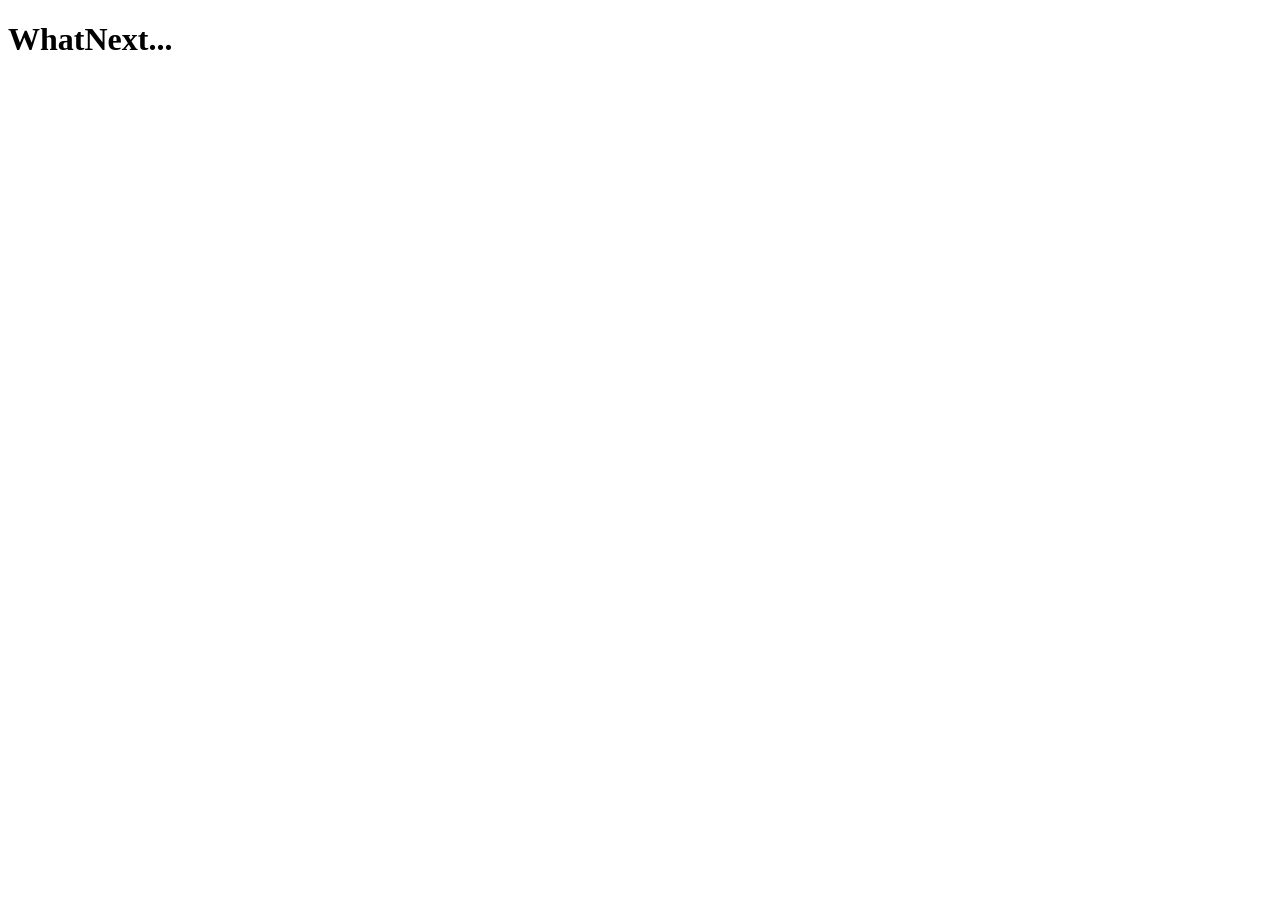
==== program/index.html @ 890e4f74 "Switching to html and JS" ====
<!DOCTYPE HTML>
<html>
<head>
    <link rel="stylesheet" href="myStyle.css">
</head>
<h1>
    WhatNext...
</h1>
<body>

    <div id="CSVTable"></div>
        <script src="//ajax.googleapis.com/ajax/libs/jquery/1.9.1/jquery.min.js"></script>
        <script src="//jquerycsvtotable.googlecode.com/files/jquery.csvToTable.js"></script>

<script>
$(function() {
  $('#CSVTable').CSVToTable('gameData.csv');
});
</script>


</body>

</html>
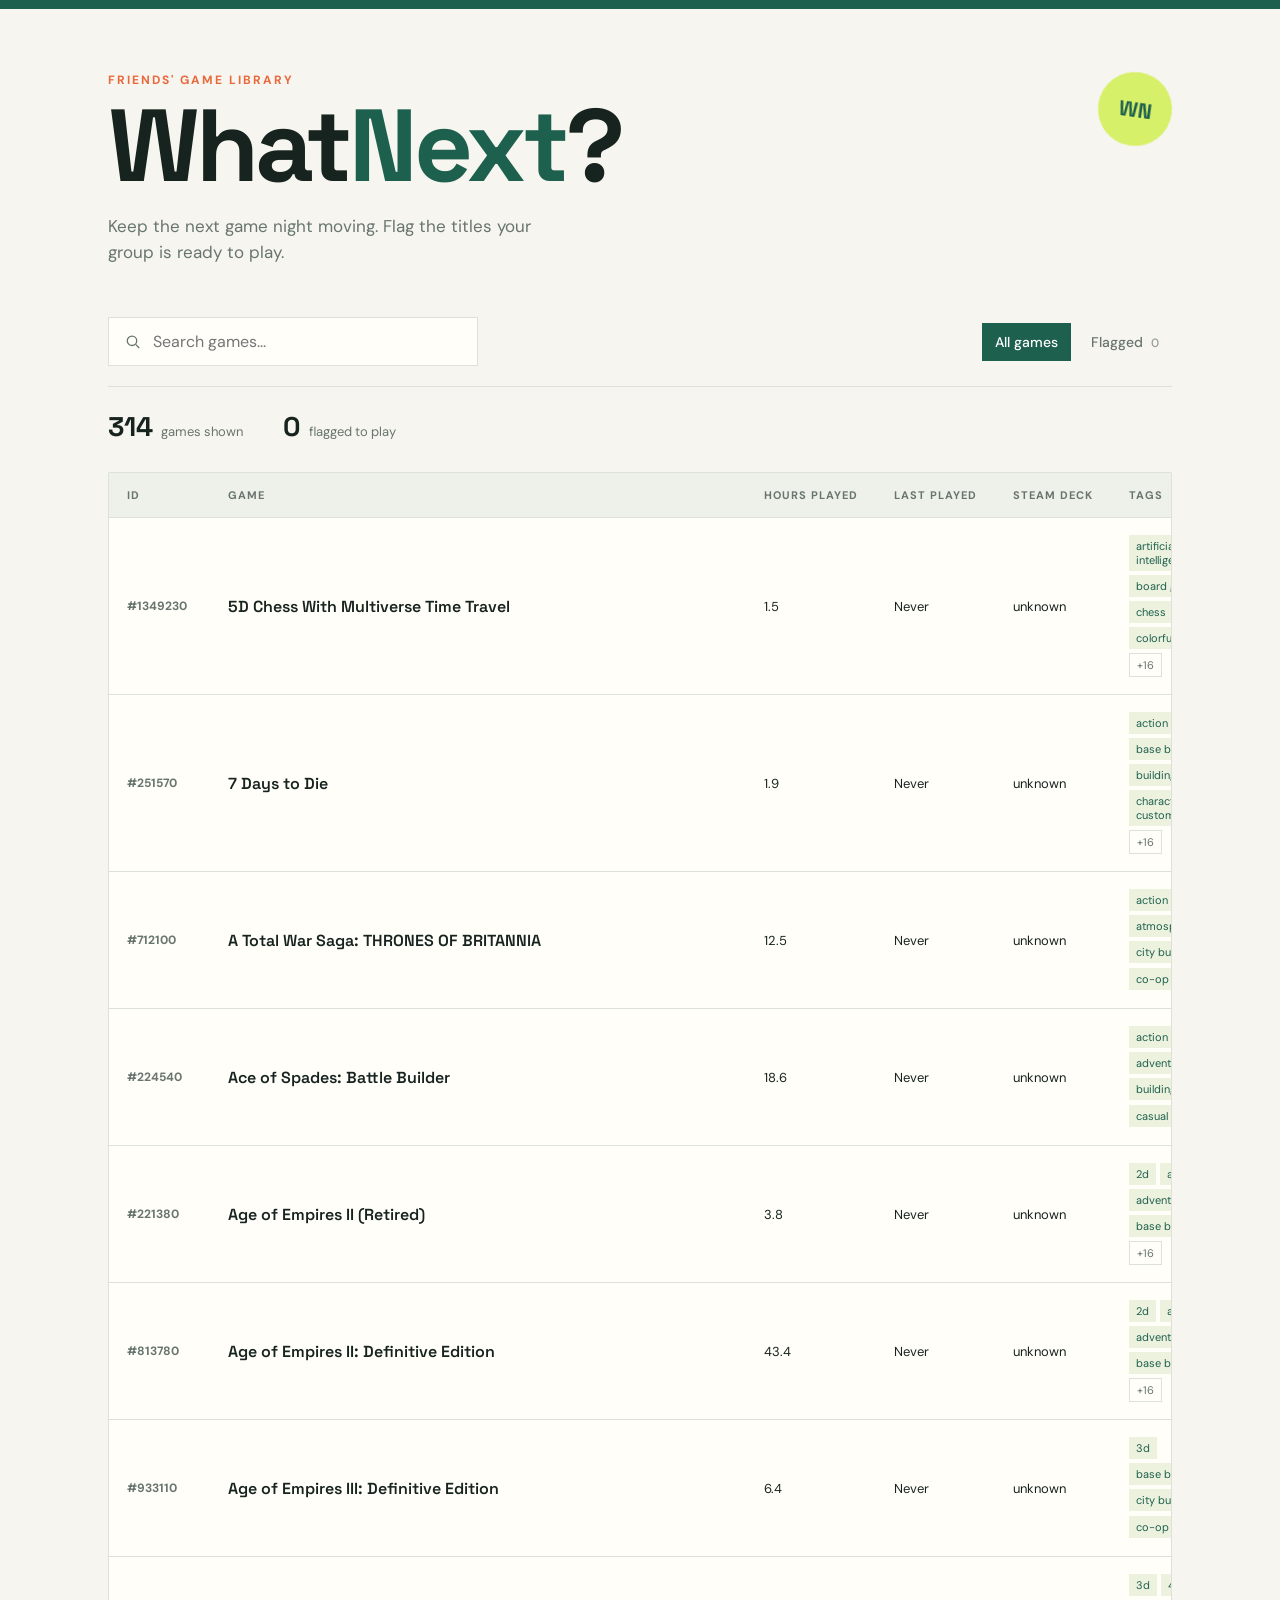
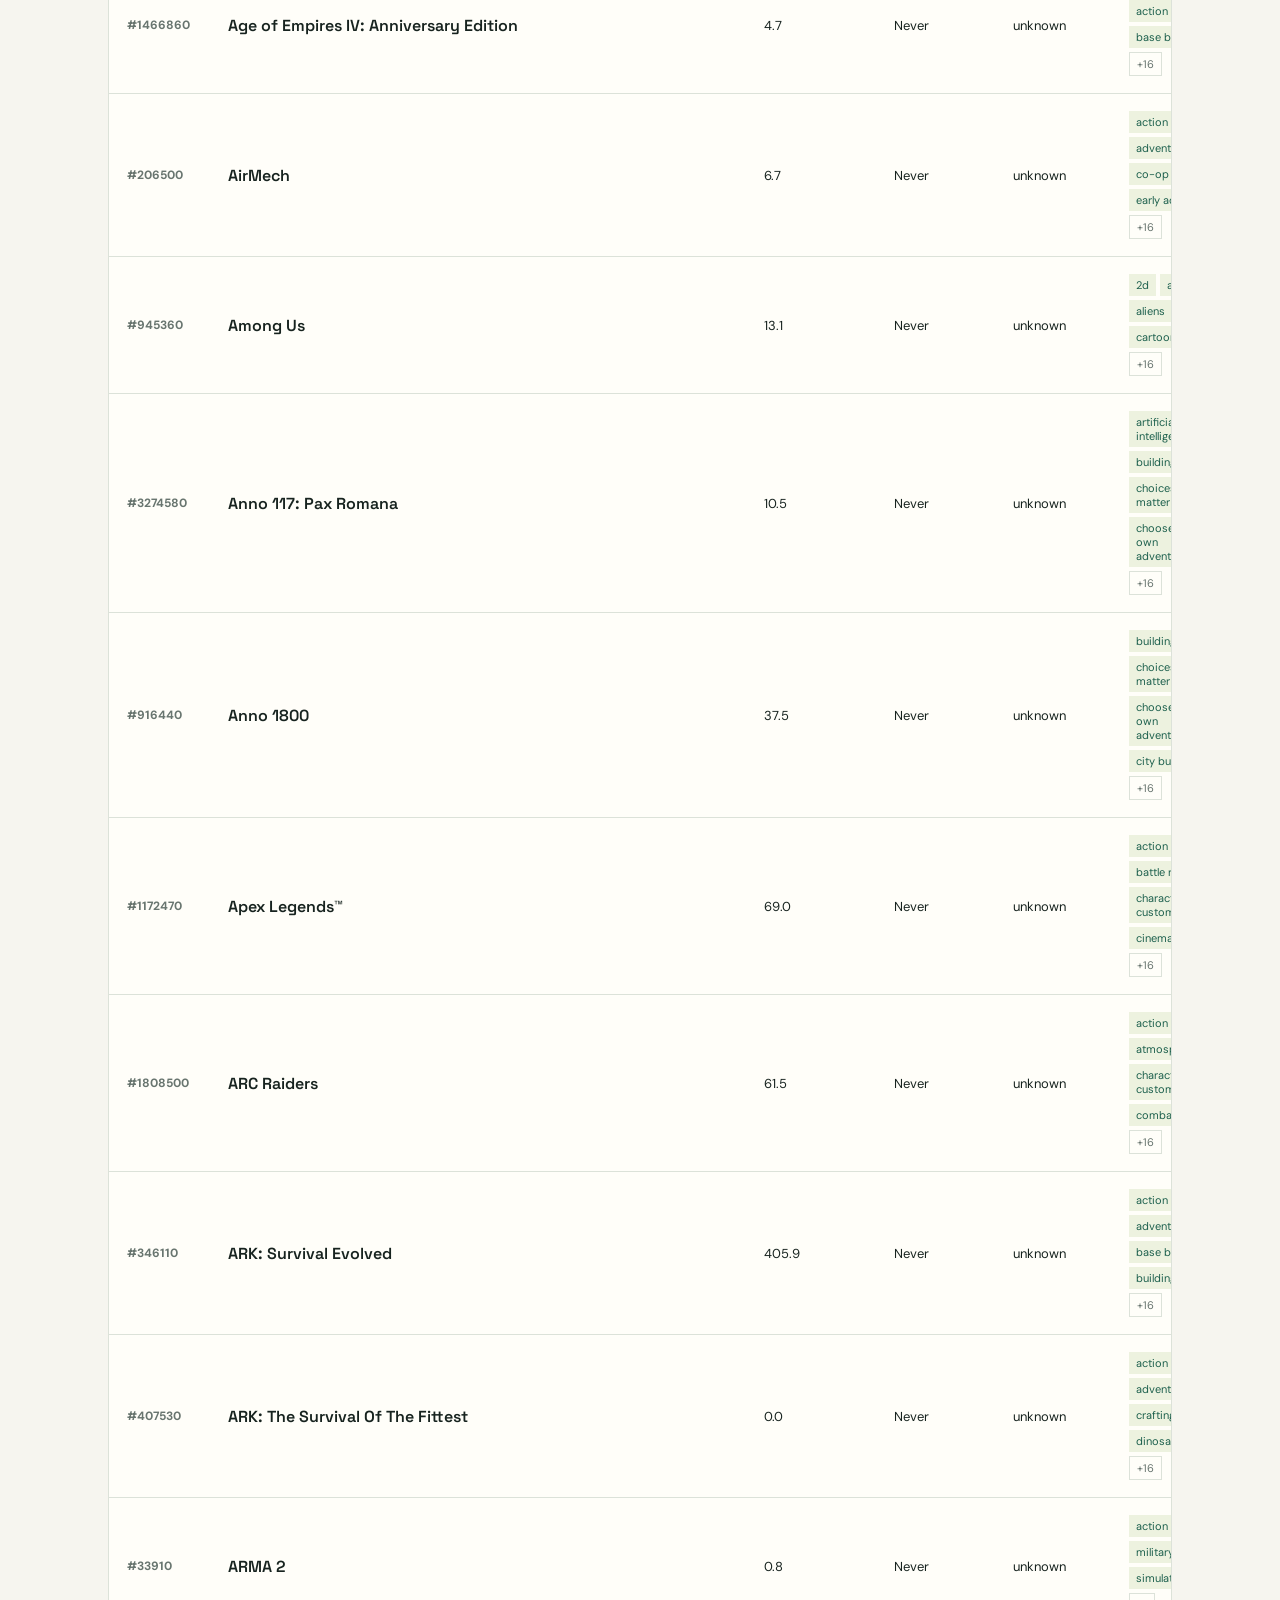
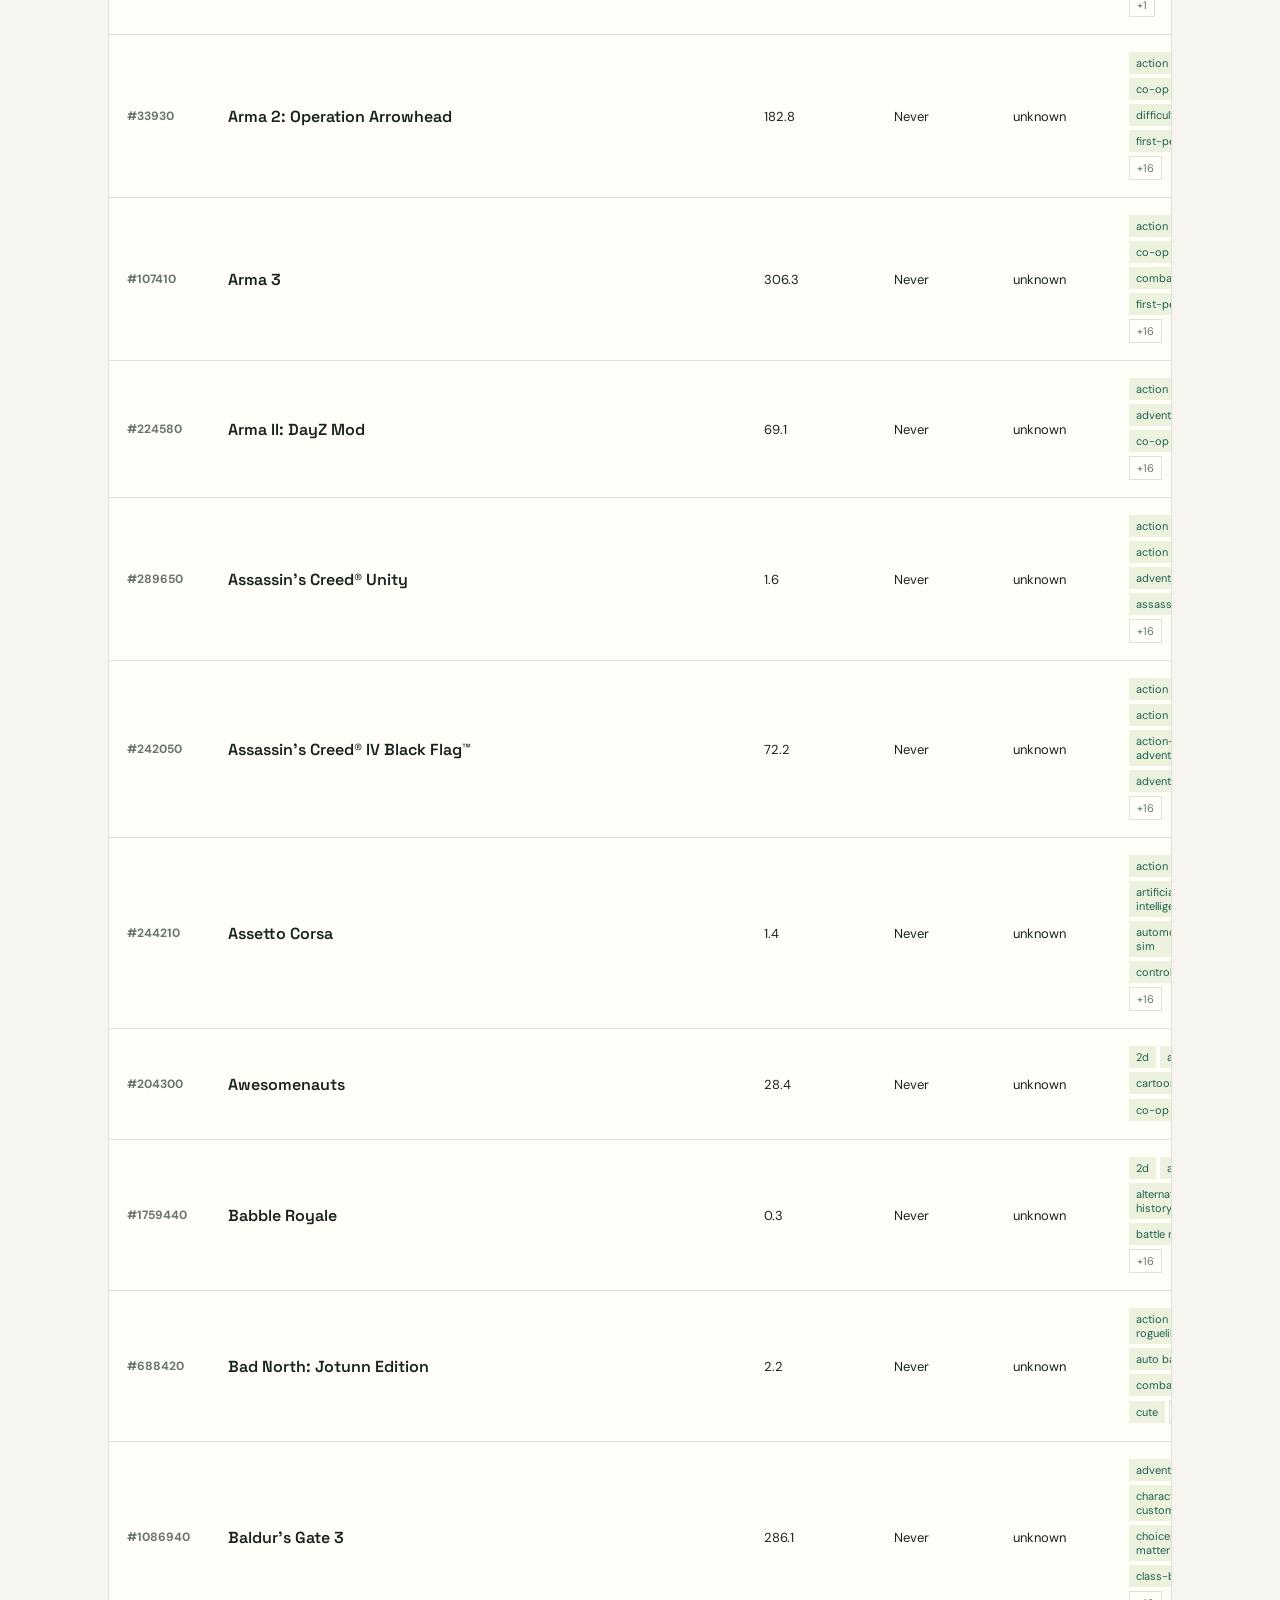
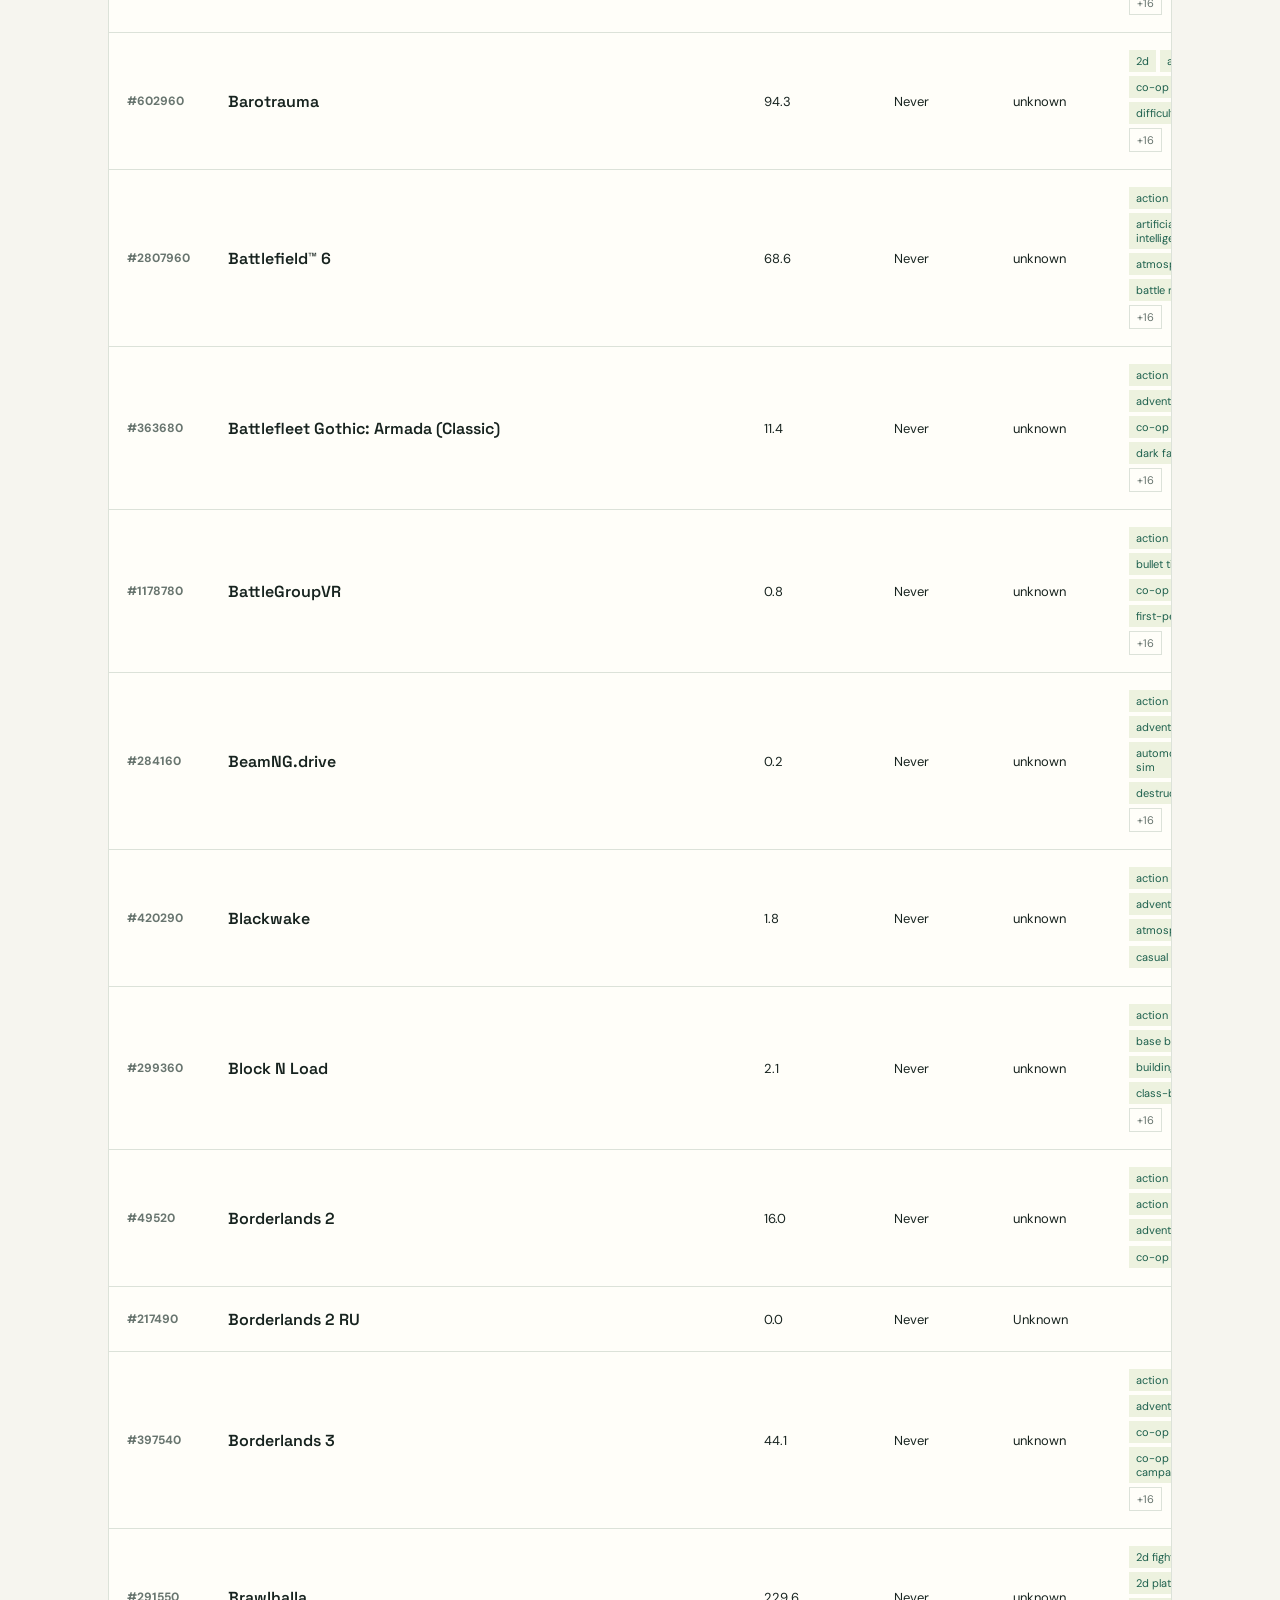
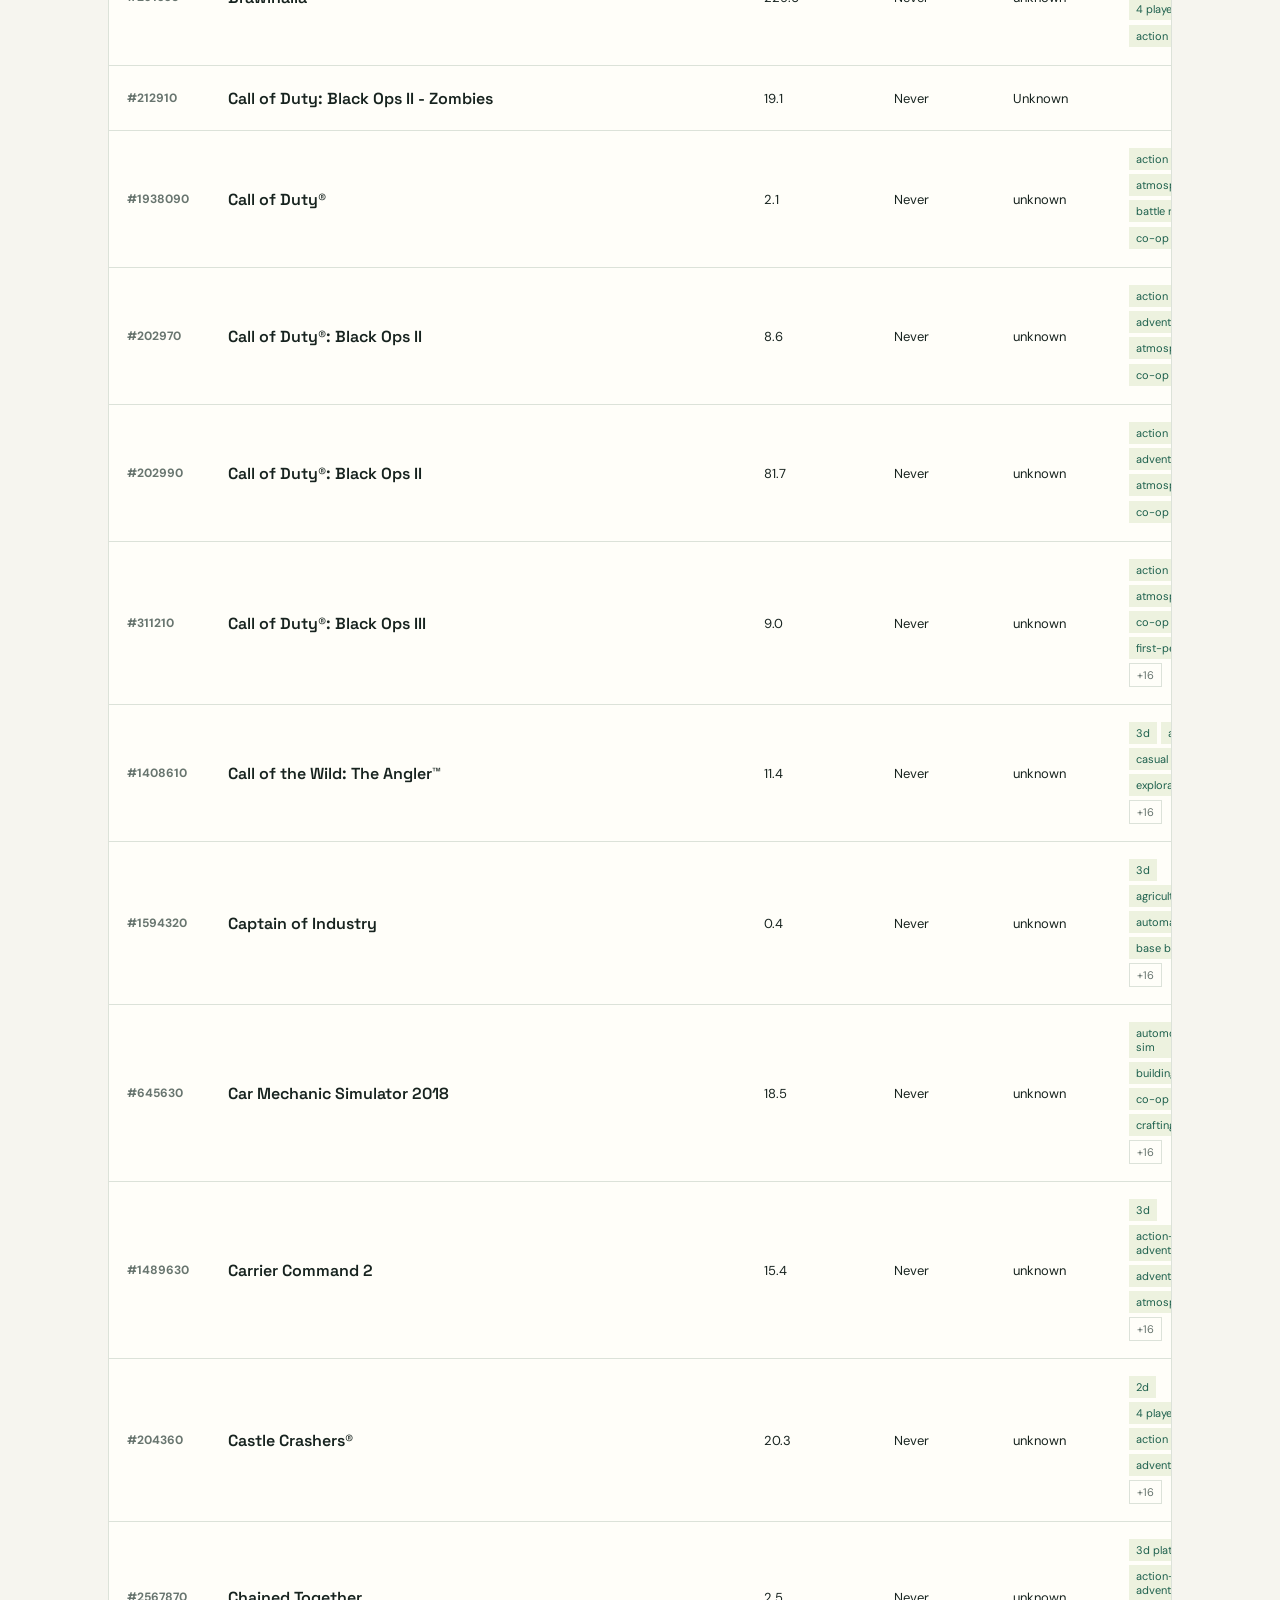
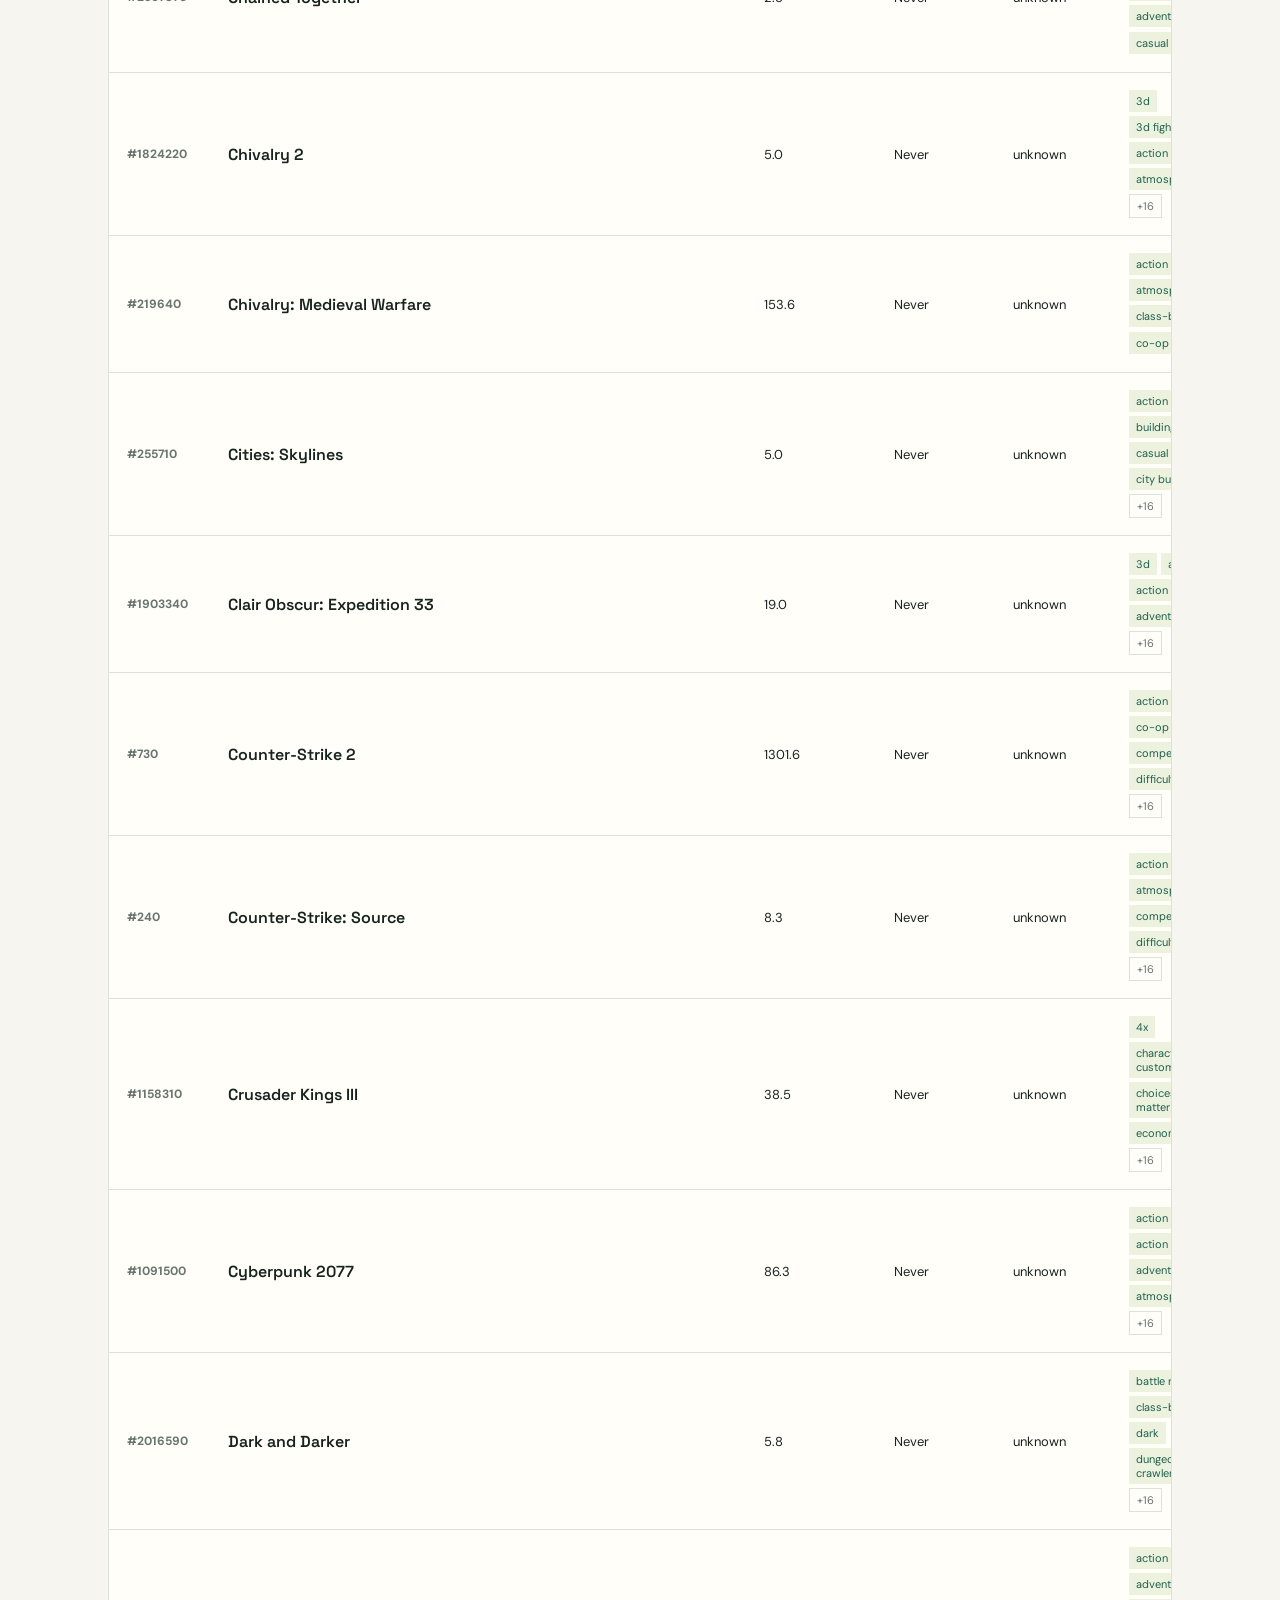
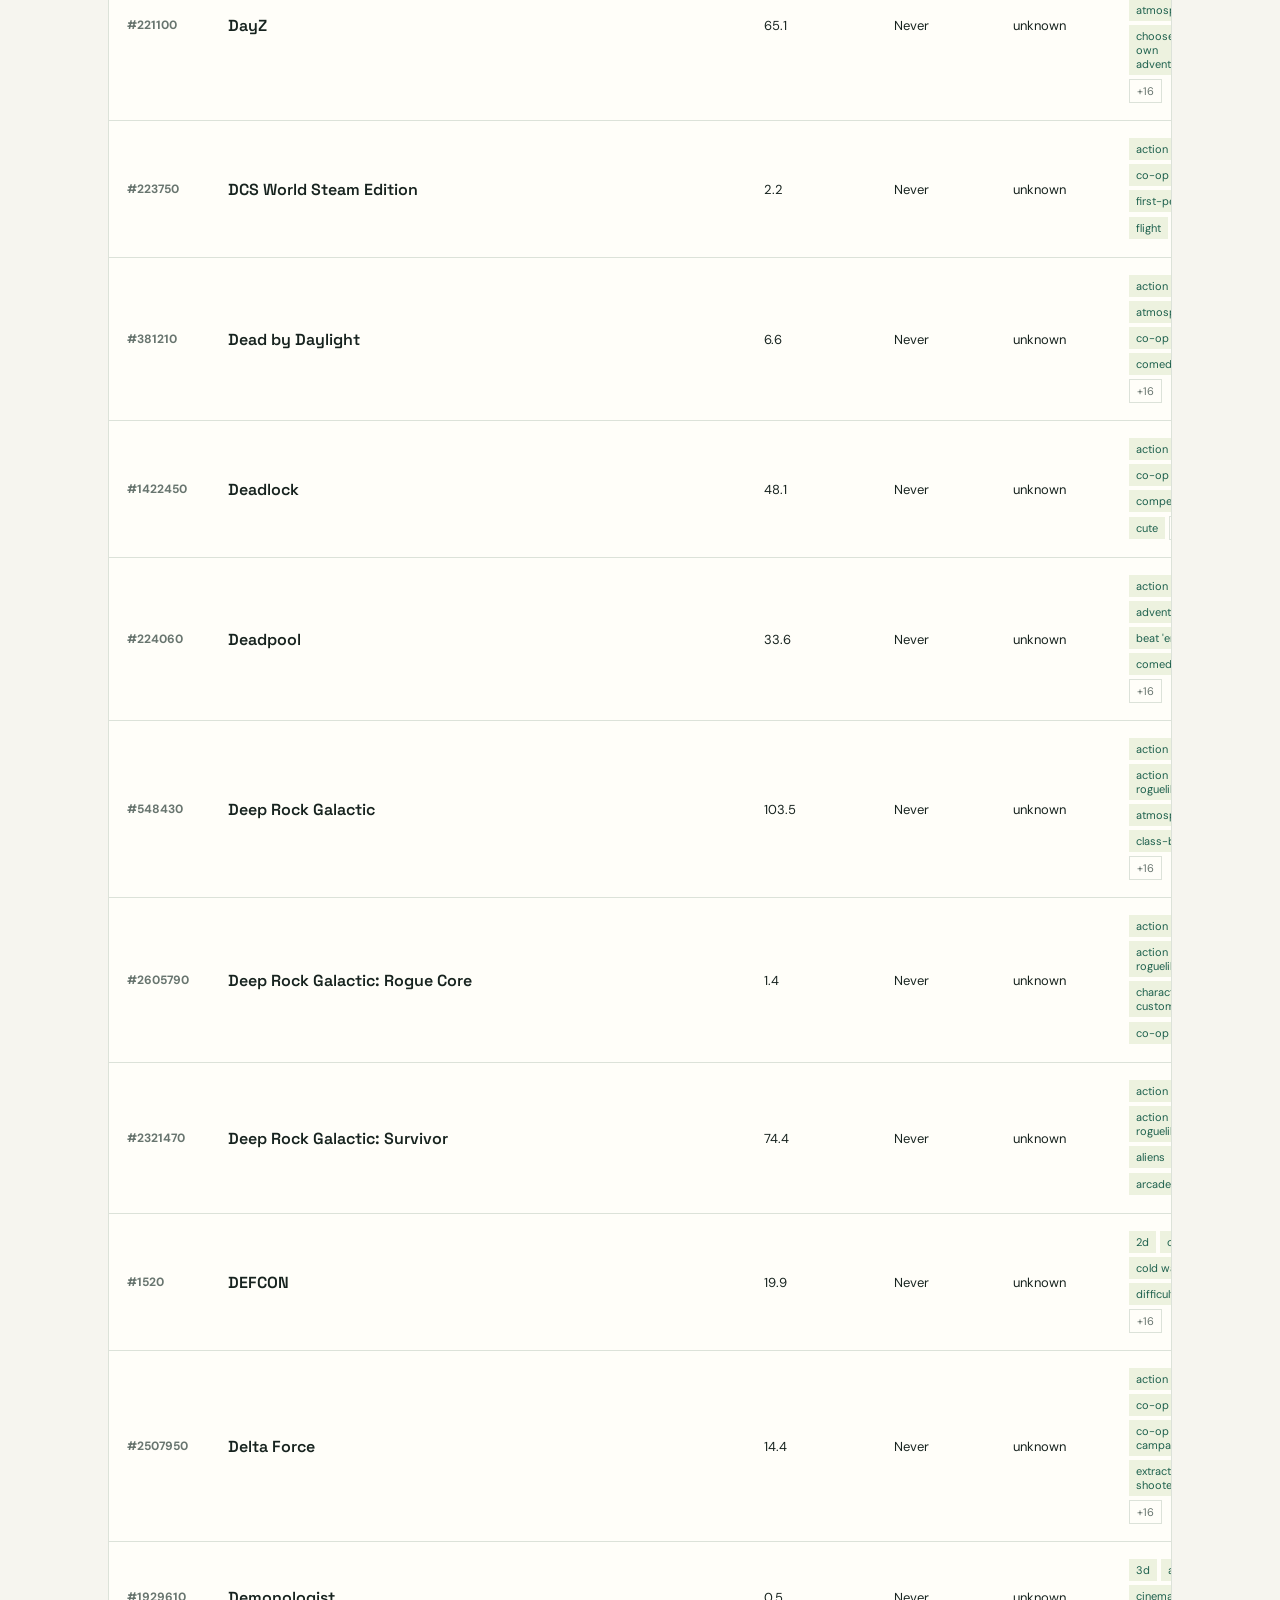
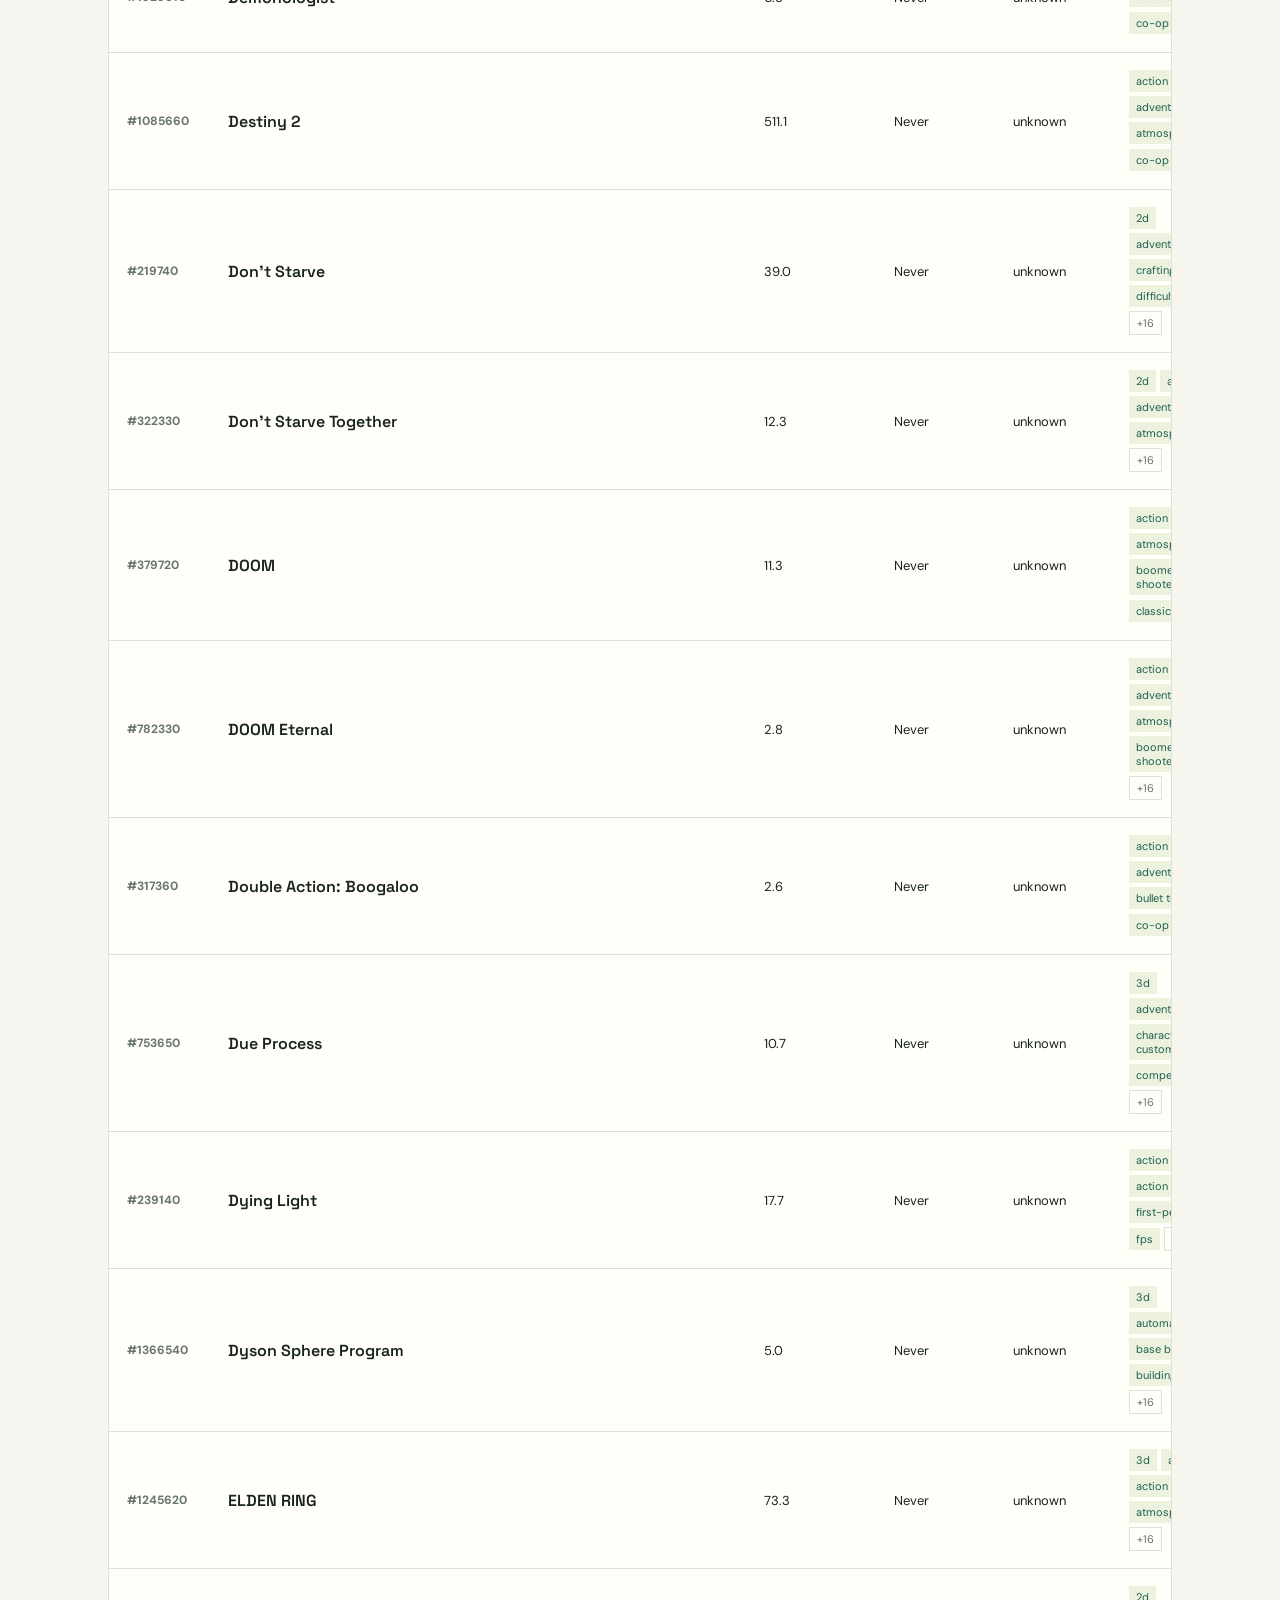
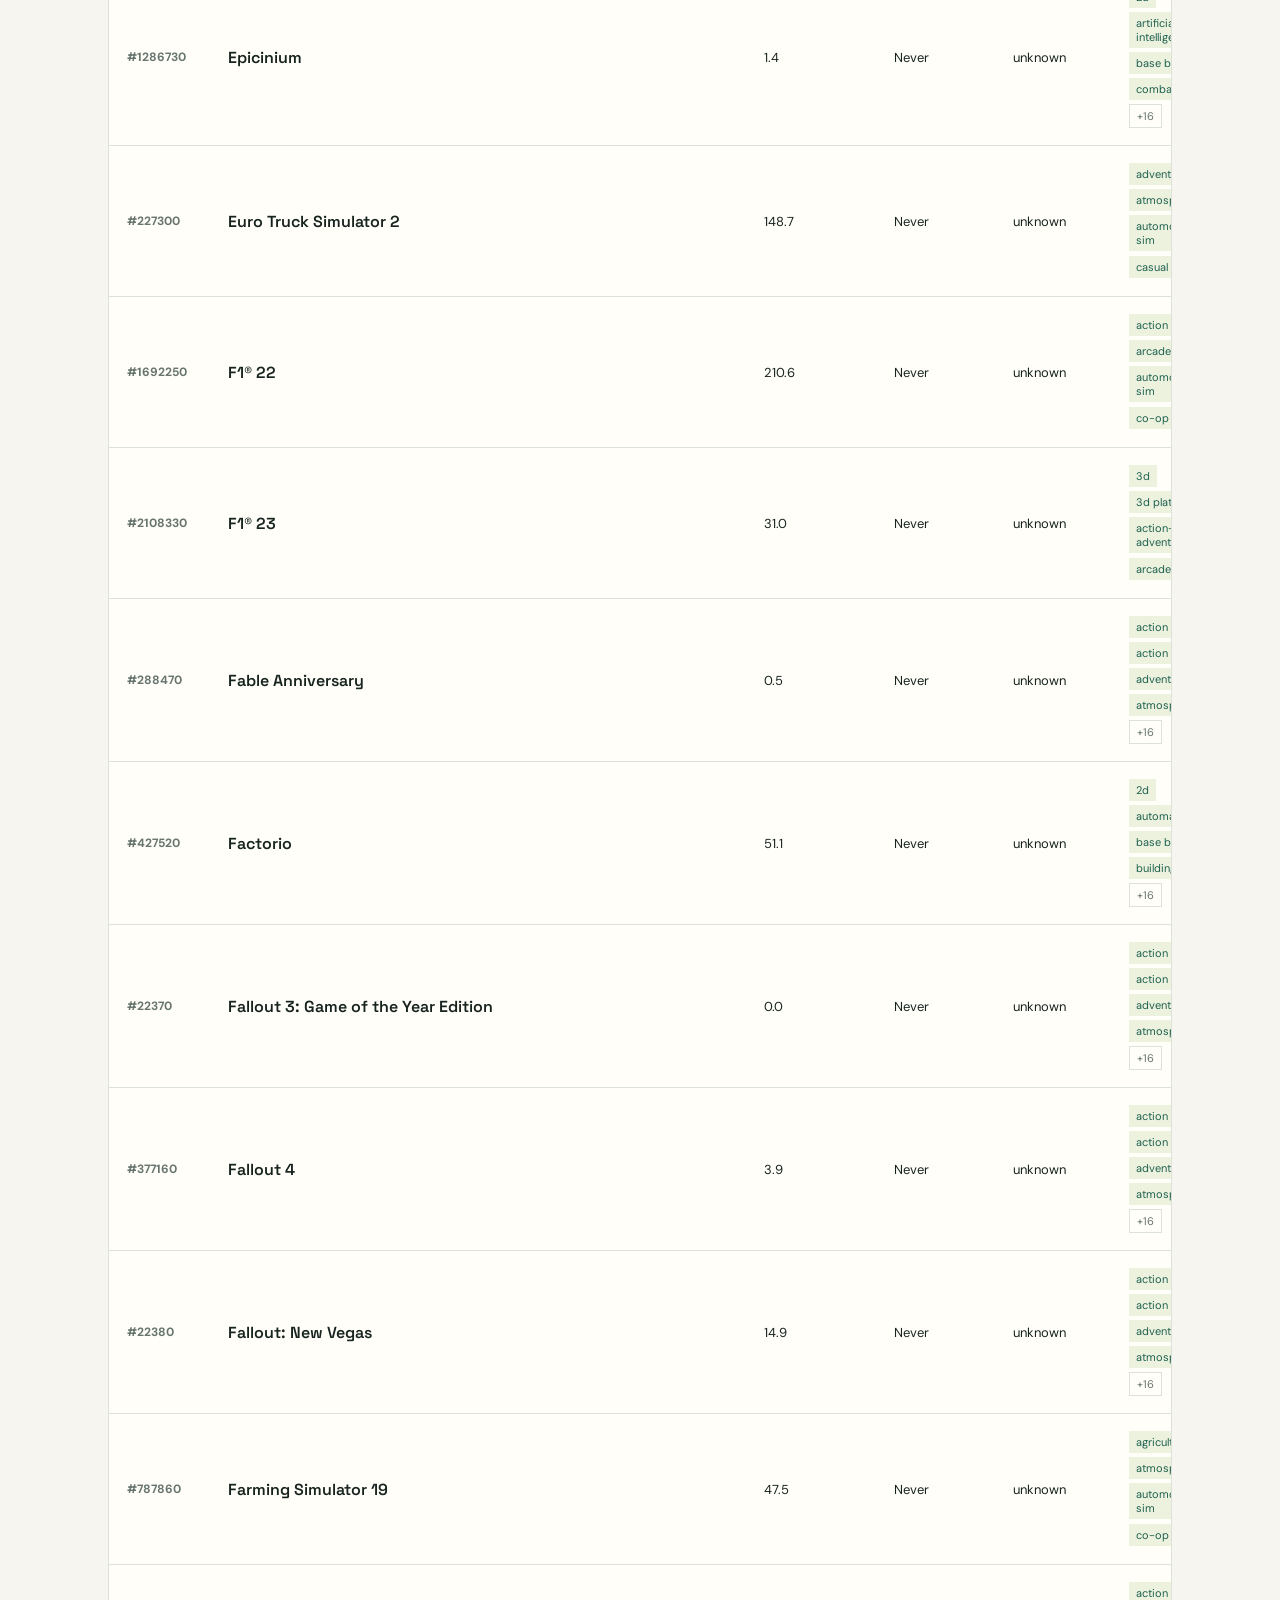
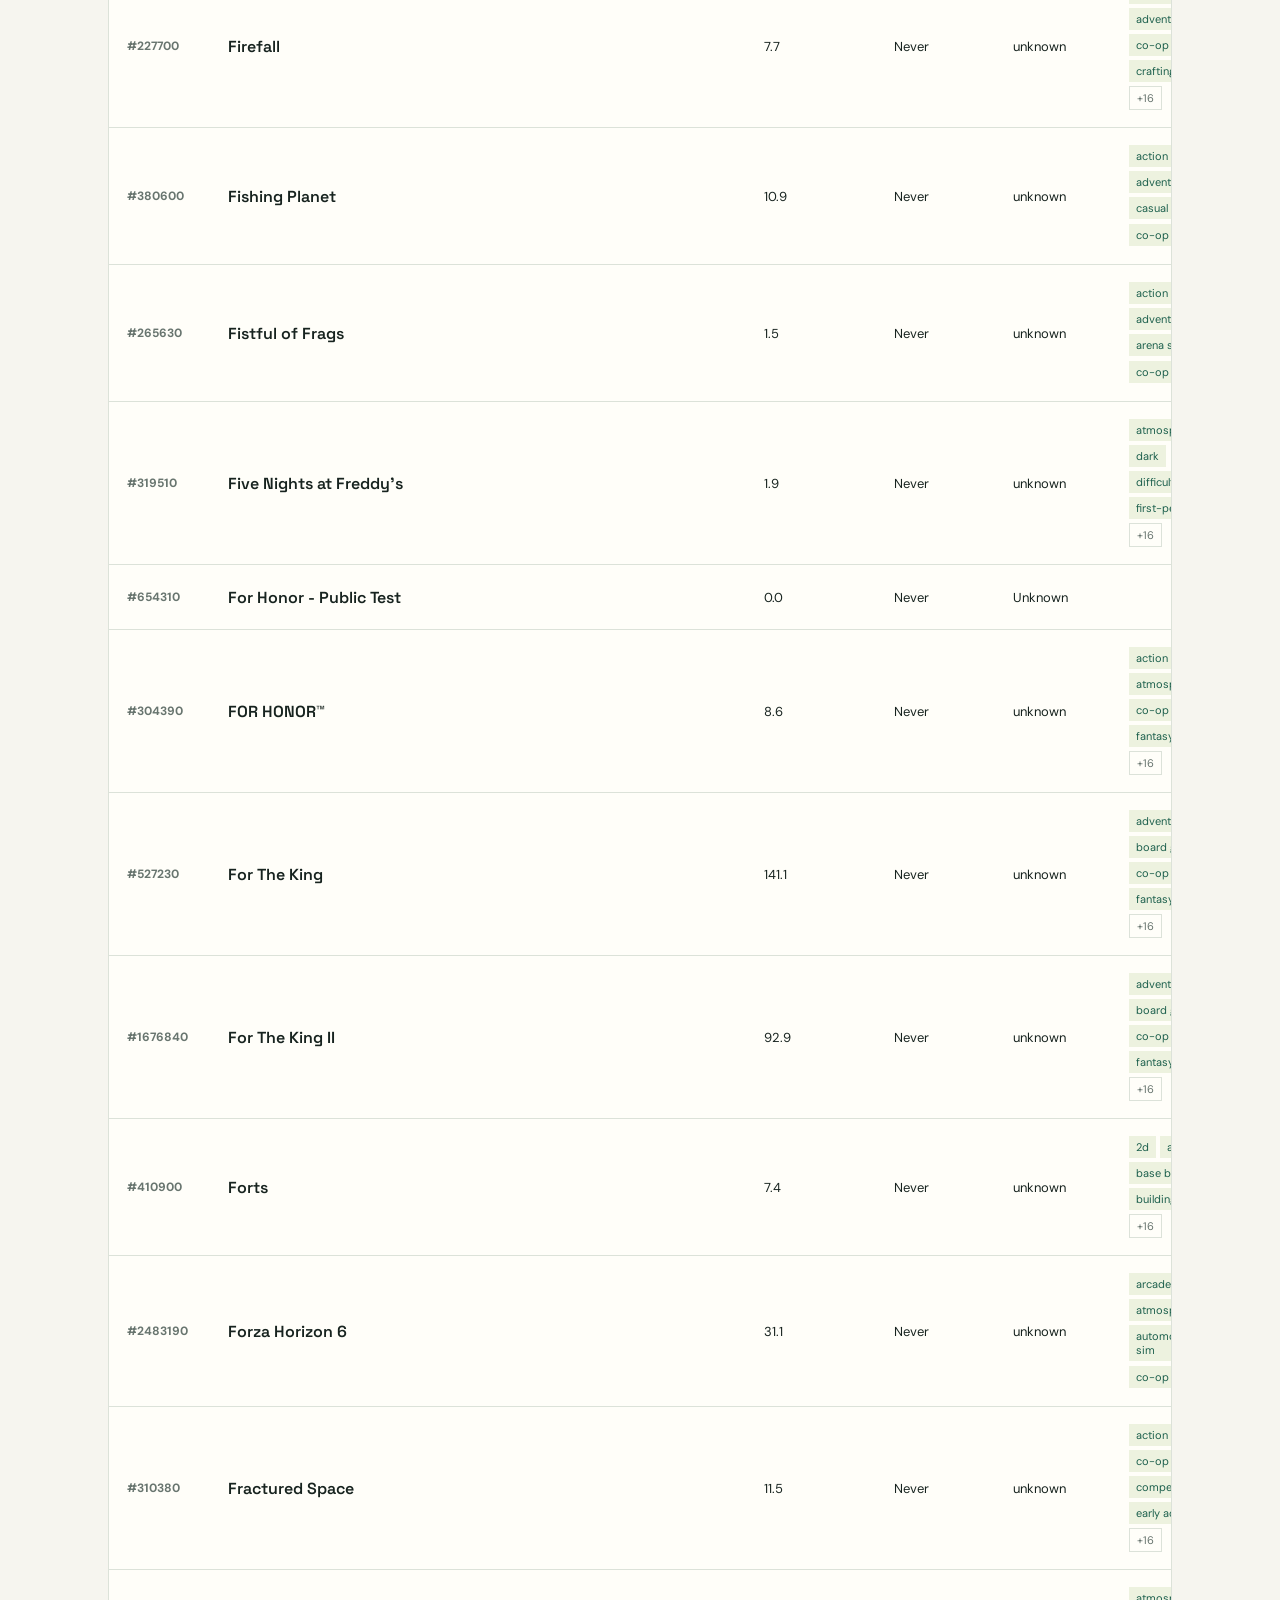
==== commit 5590745b: "Adding functionality and display tables" ====
--- a/program/index.html
+++ b/program/index.html
@@ -1,24 +1,63 @@
-<!DOCTYPE HTML>
+<!DOCTYPE html>
 <html>
 <head>
+    <meta charset="UTF-8">
+    <meta name="viewport" content="width=device-width, initial-scale=1.0">
+    <title>WhatNext | Game list</title>
+    <link rel="preconnect" href="https://fonts.googleapis.com">
+    <link rel="preconnect" href="https://fonts.gstatic.com" crossorigin>
+    <link href="https://fonts.googleapis.com/css2?family=DM+Sans:wght@400;500;700&family=Space+Grotesk:wght@500;600;700&display=swap" rel="stylesheet">
     <link rel="stylesheet" href="myStyle.css">
 </head>
-<h1>
-    WhatNext...
-</h1>
 <body>
+    <main class="app-shell">
+        <header class="page-header">
+            <div>
+                <p class="eyebrow">FRIENDS' GAME LIBRARY</p>
+                <h1>What<span>Next</span>?</h1>
+                <p class="intro">Keep the next game night moving. Flag the titles your group is ready to play.</p>
+            </div>
+            <div class="header-mark" aria-hidden="true">WN</div>
+        </header>
 
-    <div id="CSVTable"></div>
-        <script src="//ajax.googleapis.com/ajax/libs/jquery/1.9.1/jquery.min.js"></script>
-        <script src="//jquerycsvtotable.googlecode.com/files/jquery.csvToTable.js"></script>
+        <section class="toolbar" aria-label="Game list controls">
+            <label class="search-box">
+                <span class="sr-only">Search games</span>
+                <svg viewBox="0 0 24 24" aria-hidden="true"><circle cx="11" cy="11" r="6.5"></circle><path d="m16 16 5 5"></path></svg>
+                <input id="searchInput" type="search" placeholder="Search games..." autocomplete="off">
+            </label>
+            <div class="filter-group" role="group" aria-label="Filter games">
+                <button class="filter-button is-active" data-filter="all" type="button">All games</button>
+                <button class="filter-button" data-filter="flagged" type="button">Flagged <span id="flaggedFilterCount">0</span></button>
+            </div>
+        </section>
 
-<script>
-$(function() {
-  $('#CSVTable').CSVToTable('gameData.csv');
-});
-</script>
+        <section class="summary" aria-live="polite">
+            <div><strong id="gameCount">0</strong><span>games shown</span></div>
+            <div><strong id="flaggedCount">0</strong><span>flagged to play</span></div>
+        </section>
+
+        <div class="table-wrap">
+            <table id="gameTable" aria-label="Game library">
+                <thead>
+                    <tr>
+                        <th scope="col">ID</th>
+                        <th scope="col">Game</th>
+                        <th scope="col">Hours played</th>
+                        <th scope="col">Last played</th>
+                        <th scope="col">Steam Deck</th>
+                        <th scope="col">Tags</th>
+                        <th scope="col"><span class="sr-only">Flag action</span></th>
+                    </tr>
+                </thead>
+                <tbody id="gameGrid" aria-live="polite"></tbody>
+            </table>
+        </div>
+        <p id="emptyState" class="empty-state" hidden>No games match that search.</p>
+        <p id="errorState" class="error-state" hidden>We could not load the game list. Please check that the page is being served locally.</p>
+    </main>
+
+    <script src="dataContainer.js"></script>
 
 
-</body>
-
 </html>
--- a/program/myStyle.css
+++ b/program/myStyle.css
@@ -0,0 +1,81 @@
+@import url('https://fonts.googleapis.com/css2?family=DM+Sans:wght@400;500;700&family=Space+Grotesk:wght@500;600;700&display=swap');
+
+:root {
+	--ink: #17231f;
+	--muted: #68756f;
+	--paper: #f6f5ef;
+	--card: #fffef9;
+	--line: #dce2d9;
+	--green: #1d604d;
+	--green-bright: #d7f06a;
+	--orange: #e9693d;
+}
+
+* { box-sizing: border-box; }
+
+body {
+	margin: 0;
+	color: var(--ink);
+	background: var(--paper);
+	font-family: 'DM Sans', sans-serif;
+}
+
+body::before {
+	content: '';
+	position: fixed;
+	inset: 0 0 auto;
+	height: 9px;
+	background: var(--green);
+}
+
+.app-shell { max-width: 1120px; margin: 0 auto; padding: 72px 28px 64px; }
+.page-header { display: flex; justify-content: space-between; align-items: flex-start; gap: 24px; margin-bottom: 52px; }
+.eyebrow { color: var(--orange); font-size: 12px; font-weight: 700; letter-spacing: 2px; margin: 0 0 12px; }
+h1, h2 { font-family: 'Space Grotesk', sans-serif; }
+h1 { font-size: clamp(3.2rem, 8vw, 6.5rem); letter-spacing: -4px; line-height: .9; margin: 0; }
+h1 span { color: var(--green); }
+.intro { color: var(--muted); font-size: 17px; line-height: 1.5; margin: 22px 0 0; max-width: 430px; }
+.header-mark { align-items: center; background: var(--green-bright); border-radius: 50%; color: var(--green); display: flex; font-family: 'Space Grotesk', sans-serif; font-size: 21px; font-weight: 700; height: 74px; justify-content: center; transform: rotate(8deg); width: 74px; }
+.toolbar { align-items: center; border-bottom: 1px solid var(--line); display: flex; gap: 18px; justify-content: space-between; padding-bottom: 20px; }
+.search-box { align-items: center; border: 1px solid var(--line); background: var(--card); display: flex; gap: 10px; max-width: 370px; padding: 12px 15px; width: 100%; }
+.search-box svg { fill: none; height: 19px; stroke: var(--muted); stroke-width: 1.8; width: 19px; }
+.search-box input { background: transparent; border: 0; color: var(--ink); font: inherit; outline: 0; width: 100%; }
+.filter-group { display: flex; gap: 7px; }
+.filter-button { background: transparent; border: 0; color: var(--muted); cursor: pointer; font: 500 14px 'DM Sans', sans-serif; padding: 10px 13px; }
+.filter-button.is-active { background: var(--green); color: white; }
+.filter-button span { font-size: 12px; margin-left: 4px; opacity: .7; }
+.summary { display: flex; gap: 40px; padding: 22px 0 28px; }
+.summary div { align-items: baseline; display: flex; gap: 8px; }
+.summary strong { font: 700 27px 'Space Grotesk', sans-serif; }
+.summary span { color: var(--muted); font-size: 13px; }
+.table-wrap { background: var(--card); border: 1px solid var(--line); overflow-x: auto; }
+table { border-collapse: collapse; min-width: 980px; text-align: left; width: 100%; }
+th, td { border-bottom: 1px solid var(--line); font-size: 13px; padding: 15px 18px; white-space: nowrap; }
+thead th { background: #eef1e9; color: var(--muted); font-size: 11px; font-weight: 700; letter-spacing: 1px; text-transform: uppercase; }
+tbody tr:last-child th, tbody tr:last-child td { border-bottom: 0; }
+tbody tr:hover { background: #fbfcf5; }
+tbody tr.is-flagged { background: #fff7f1; }
+.game-id { color: var(--muted); font-size: 12px; font-weight: 700; }
+.game-name { font-family: 'Space Grotesk', sans-serif; font-size: 16px; font-weight: 600; min-width: 230px; }
+.tag-cell { max-width: 330px; white-space: normal; }
+.tag { background: #edf2df; color: var(--green); display: inline-block; font-size: 11px; margin: 2px 4px 2px 0; padding: 4px 7px; }
+.tag-more { background: transparent; border: 1px solid var(--line); color: var(--muted); }
+.action-cell { text-align: right; }
+.flag-button { align-items: center; background: var(--green); border: 0; color: white; cursor: pointer; display: inline-flex; font: 700 12px 'DM Sans', sans-serif; gap: 6px; justify-content: center; min-width: 80px; padding: 9px 11px; }
+tbody tr.is-flagged .flag-button { background: var(--orange); }
+.flag-icon { font-size: 17px; line-height: 12px; }
+.empty-state, .error-state { color: var(--muted); padding: 35px 0; text-align: center; }
+.error-state { color: var(--orange); }
+.sr-only { height: 1px; margin: -1px; overflow: hidden; position: absolute; width: 1px; clip: rect(0, 0, 0, 0); }
+
+@media (max-width: 620px) {
+	.app-shell { padding: 54px 18px 45px; }
+	.page-header { margin-bottom: 38px; }
+	.header-mark { height: 56px; width: 56px; font-size: 16px; }
+	.toolbar { align-items: stretch; flex-direction: column; }
+	.search-box { max-width: none; }
+	.filter-group { justify-content: stretch; }
+	.filter-button { flex: 1; }
+	.summary { gap: 25px; }
+	th, td { padding-left: 13px; padding-right: 13px; }
+}
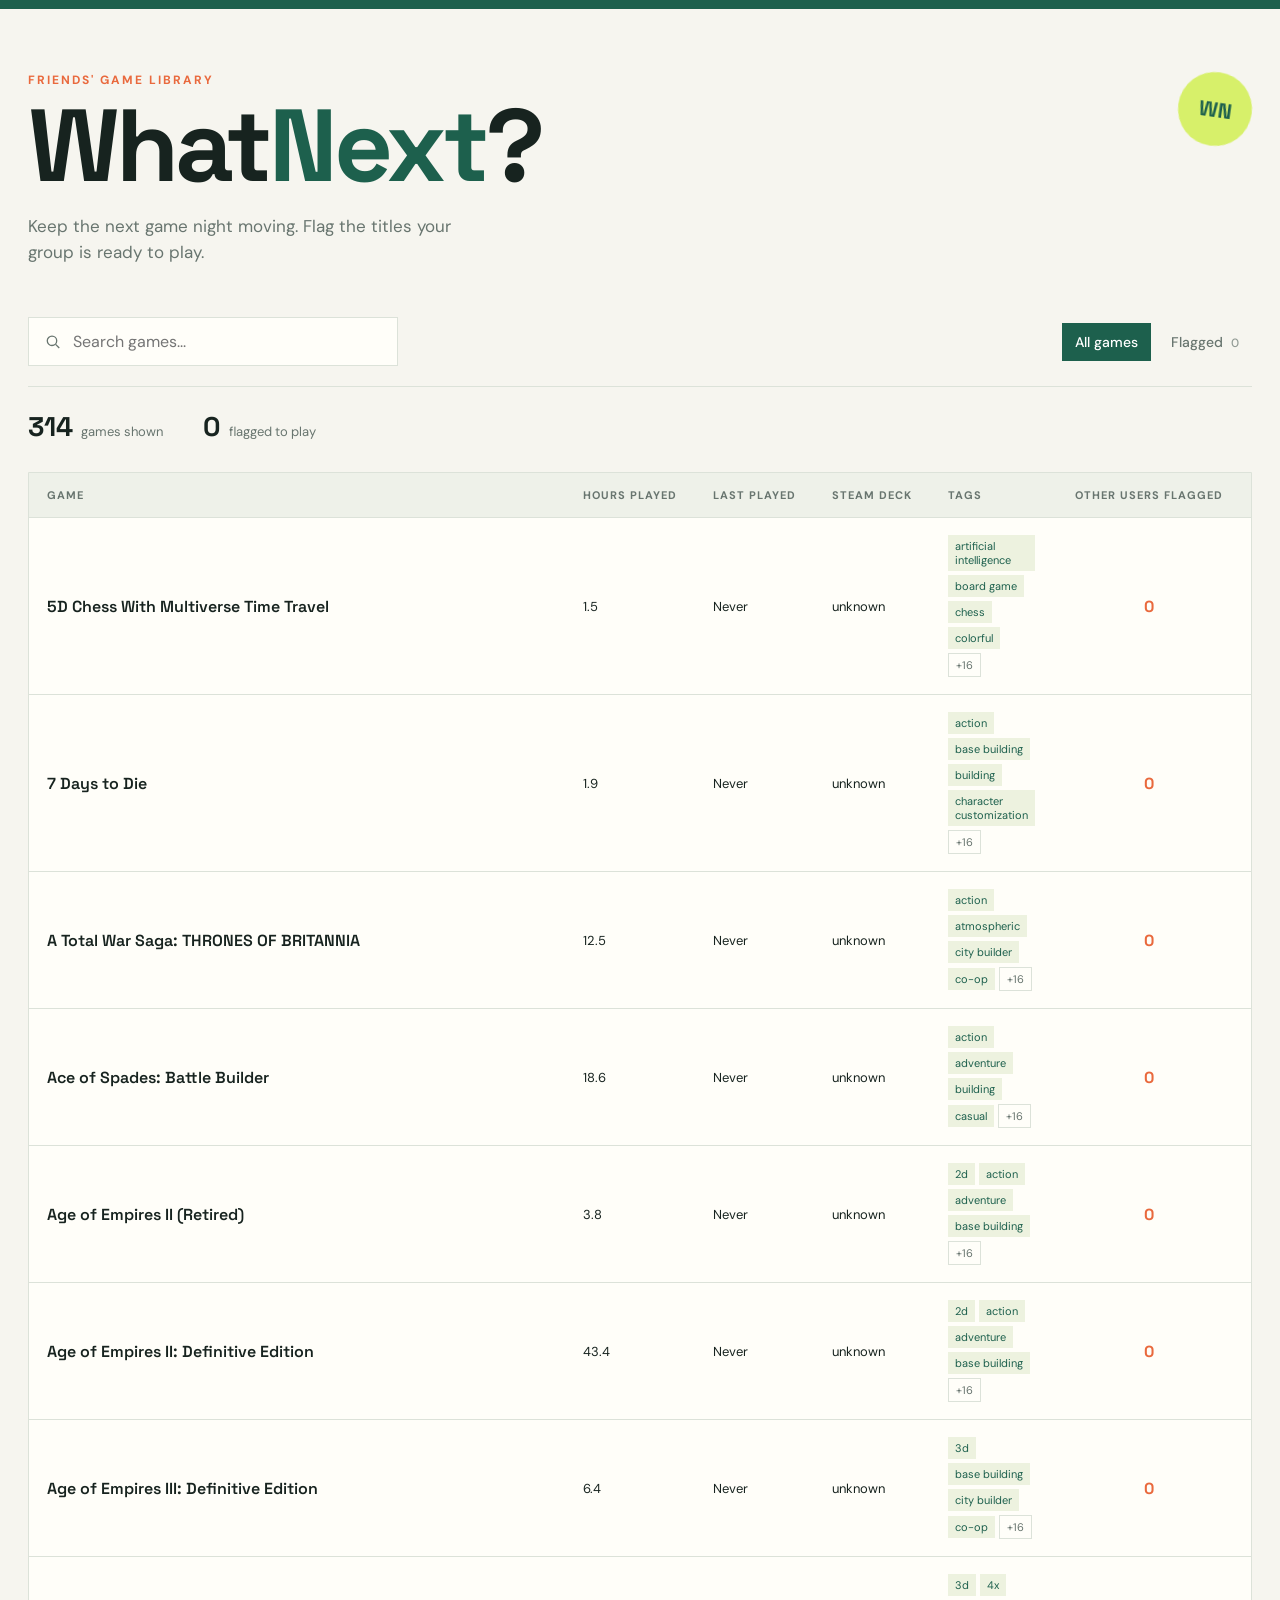
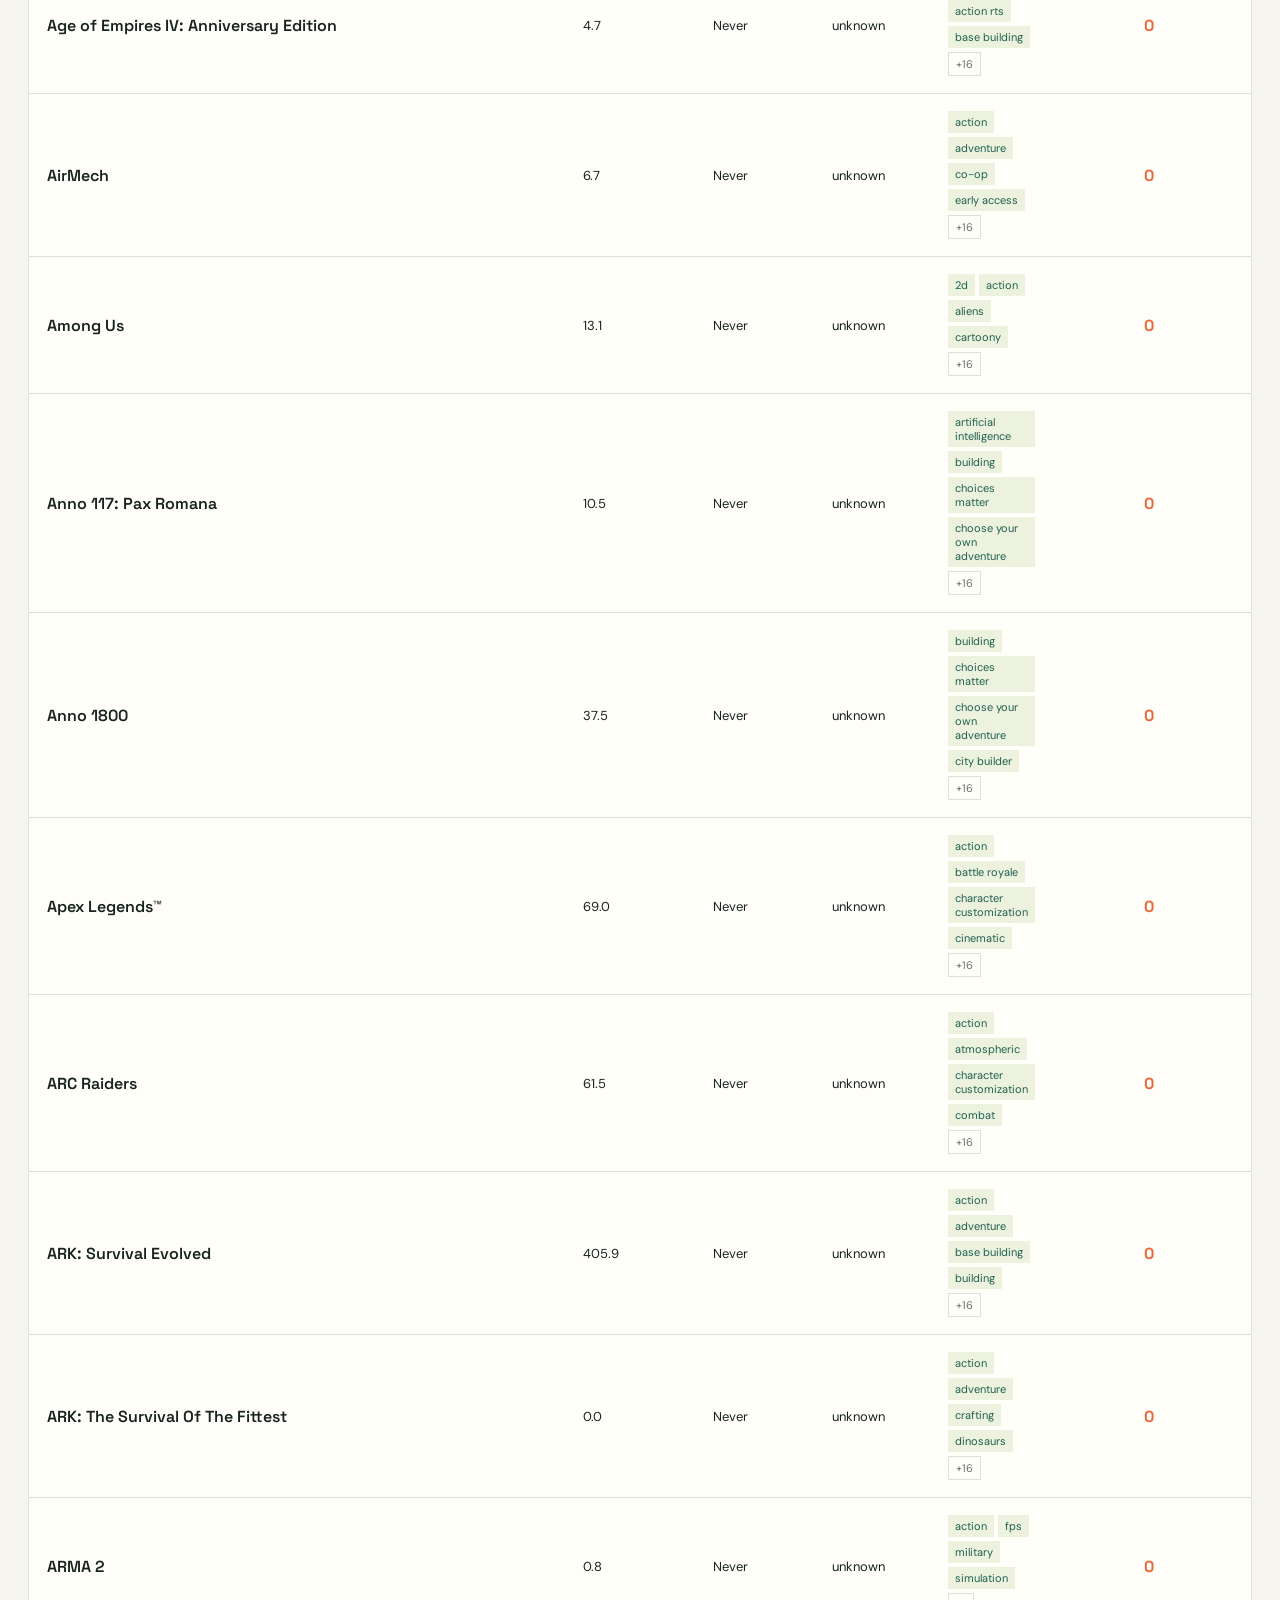
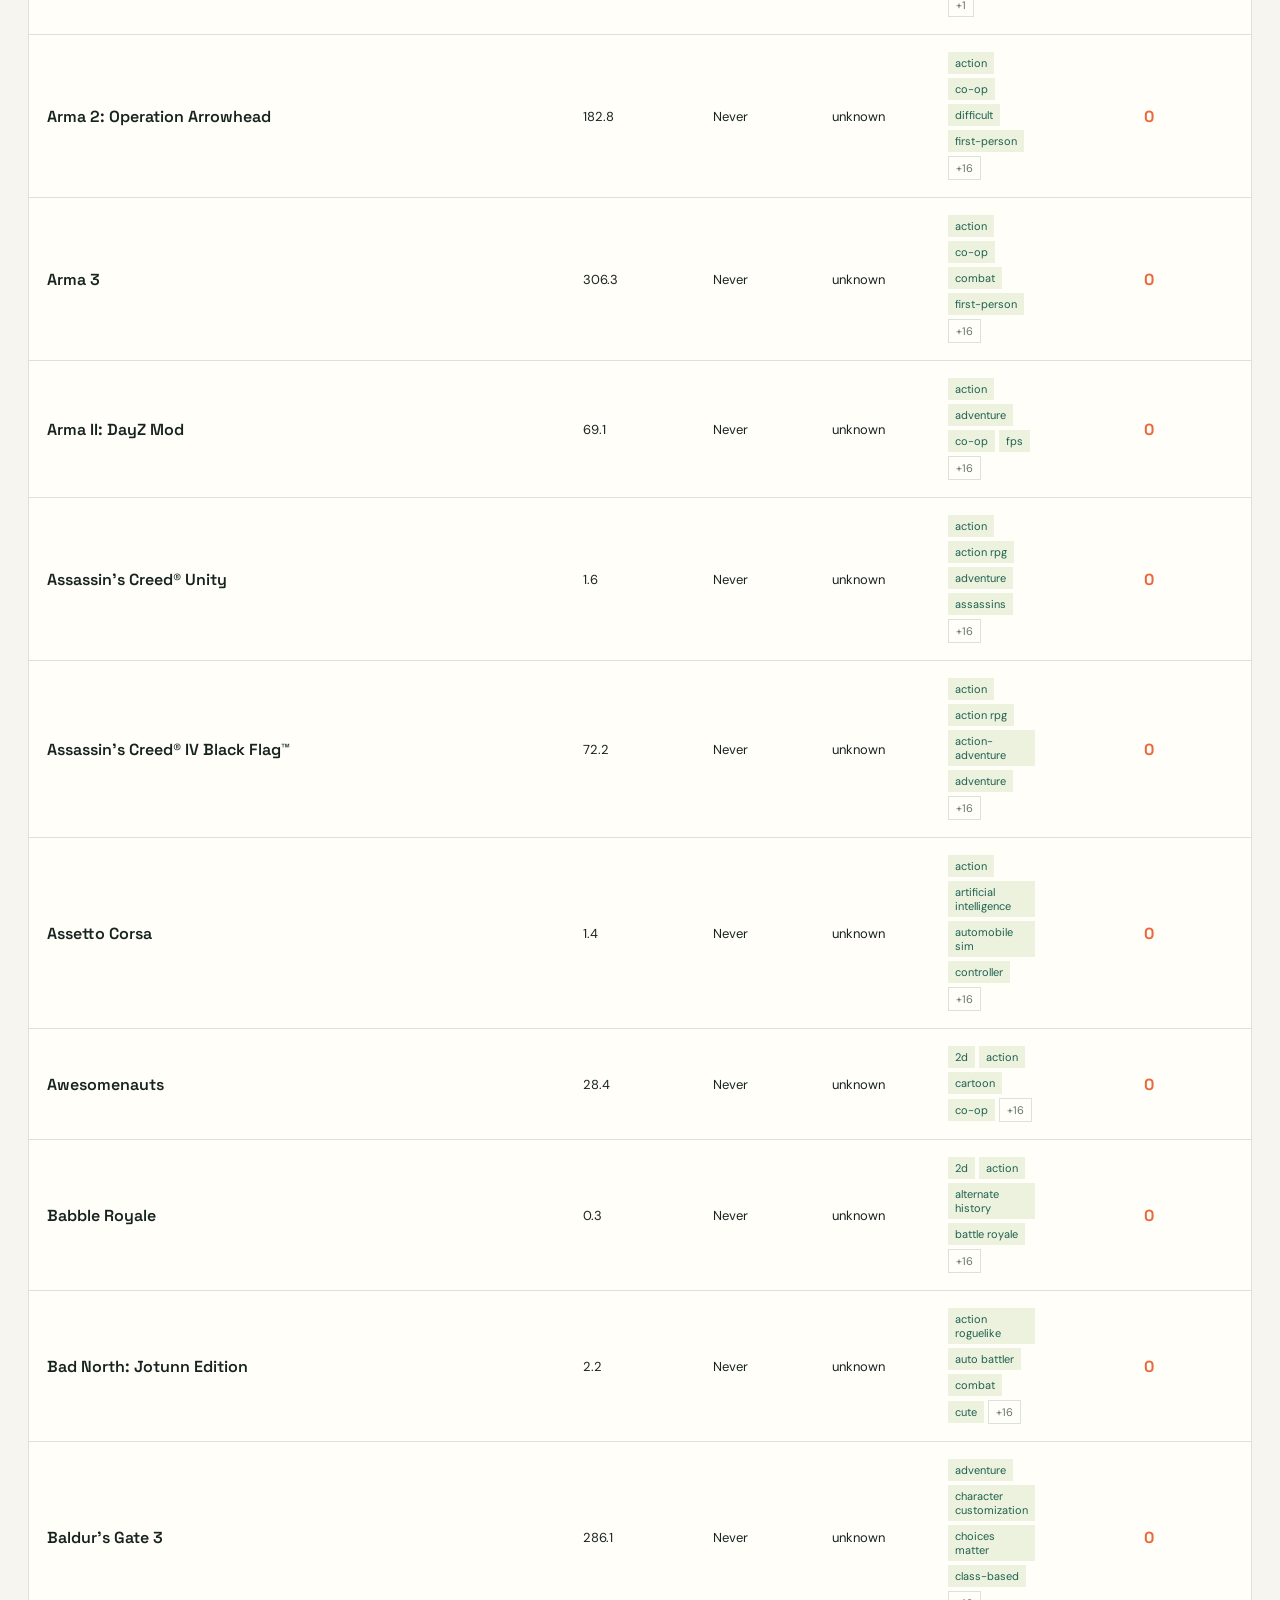
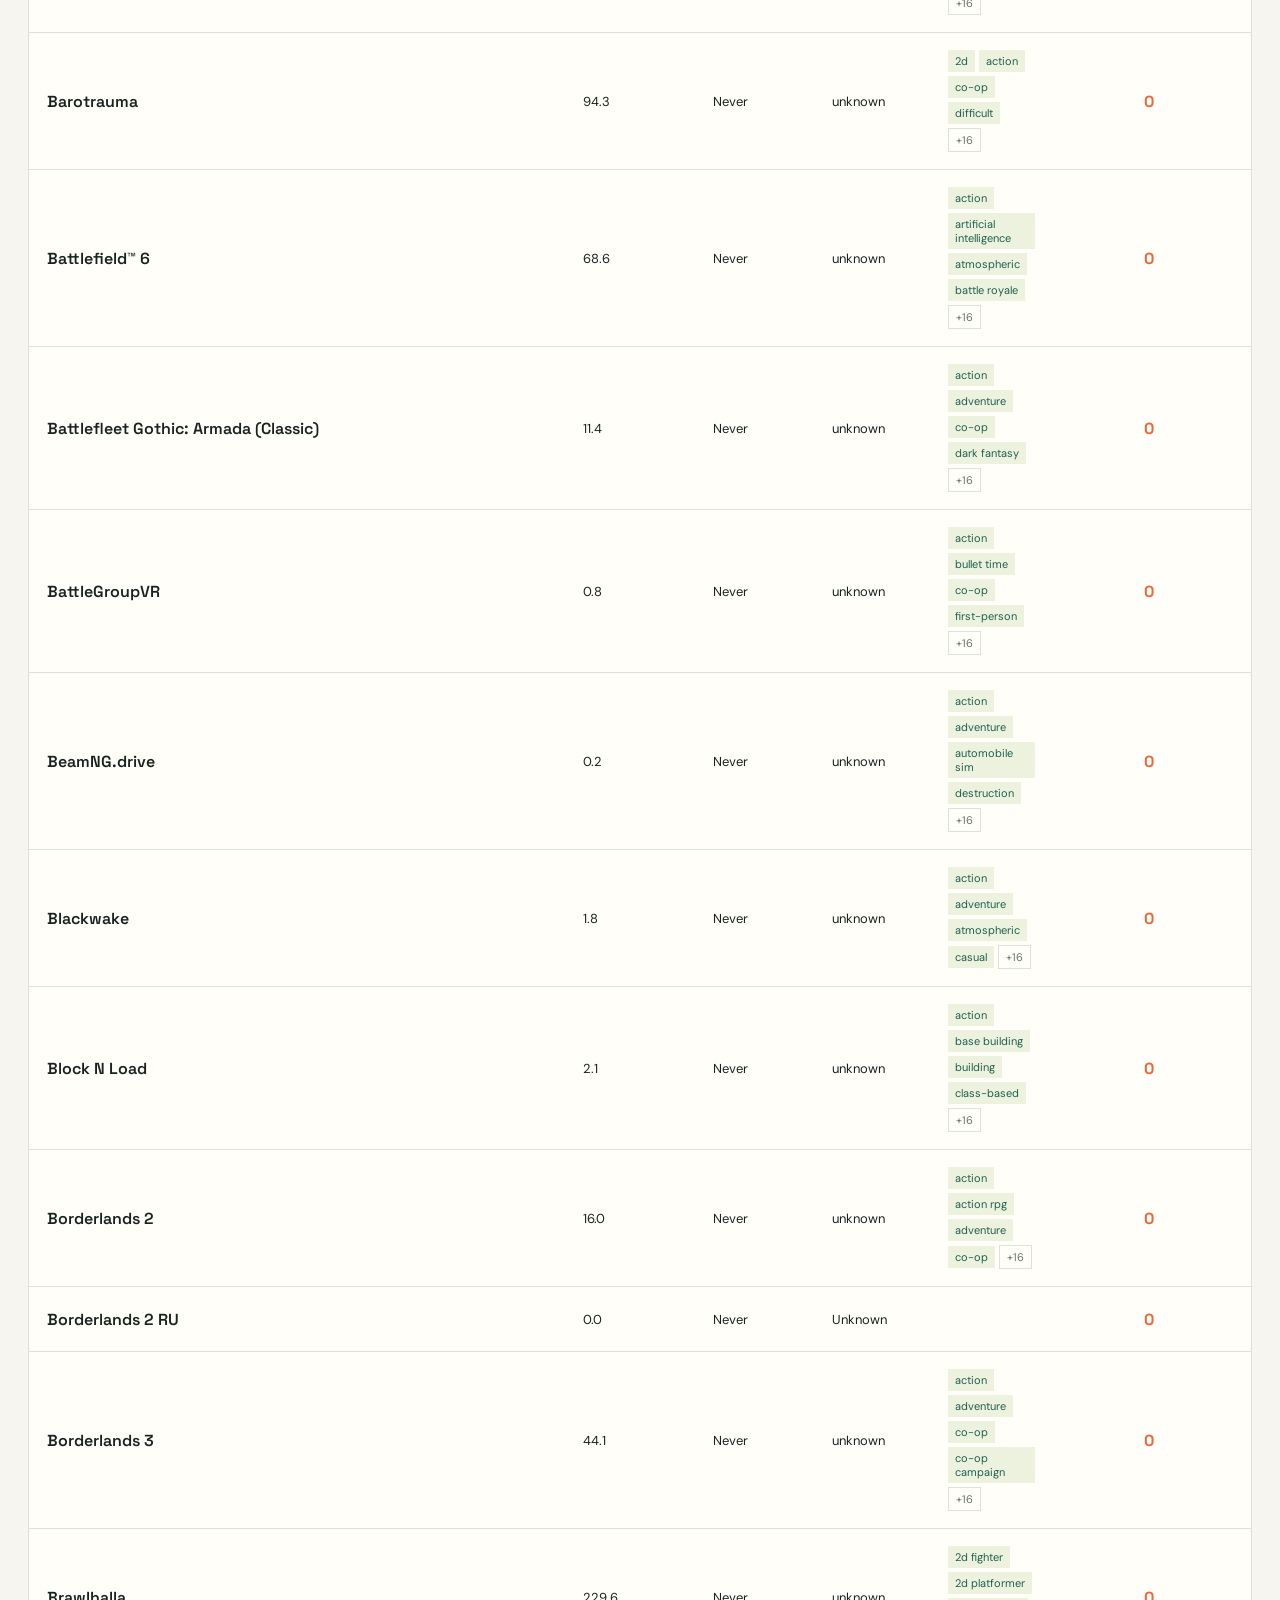
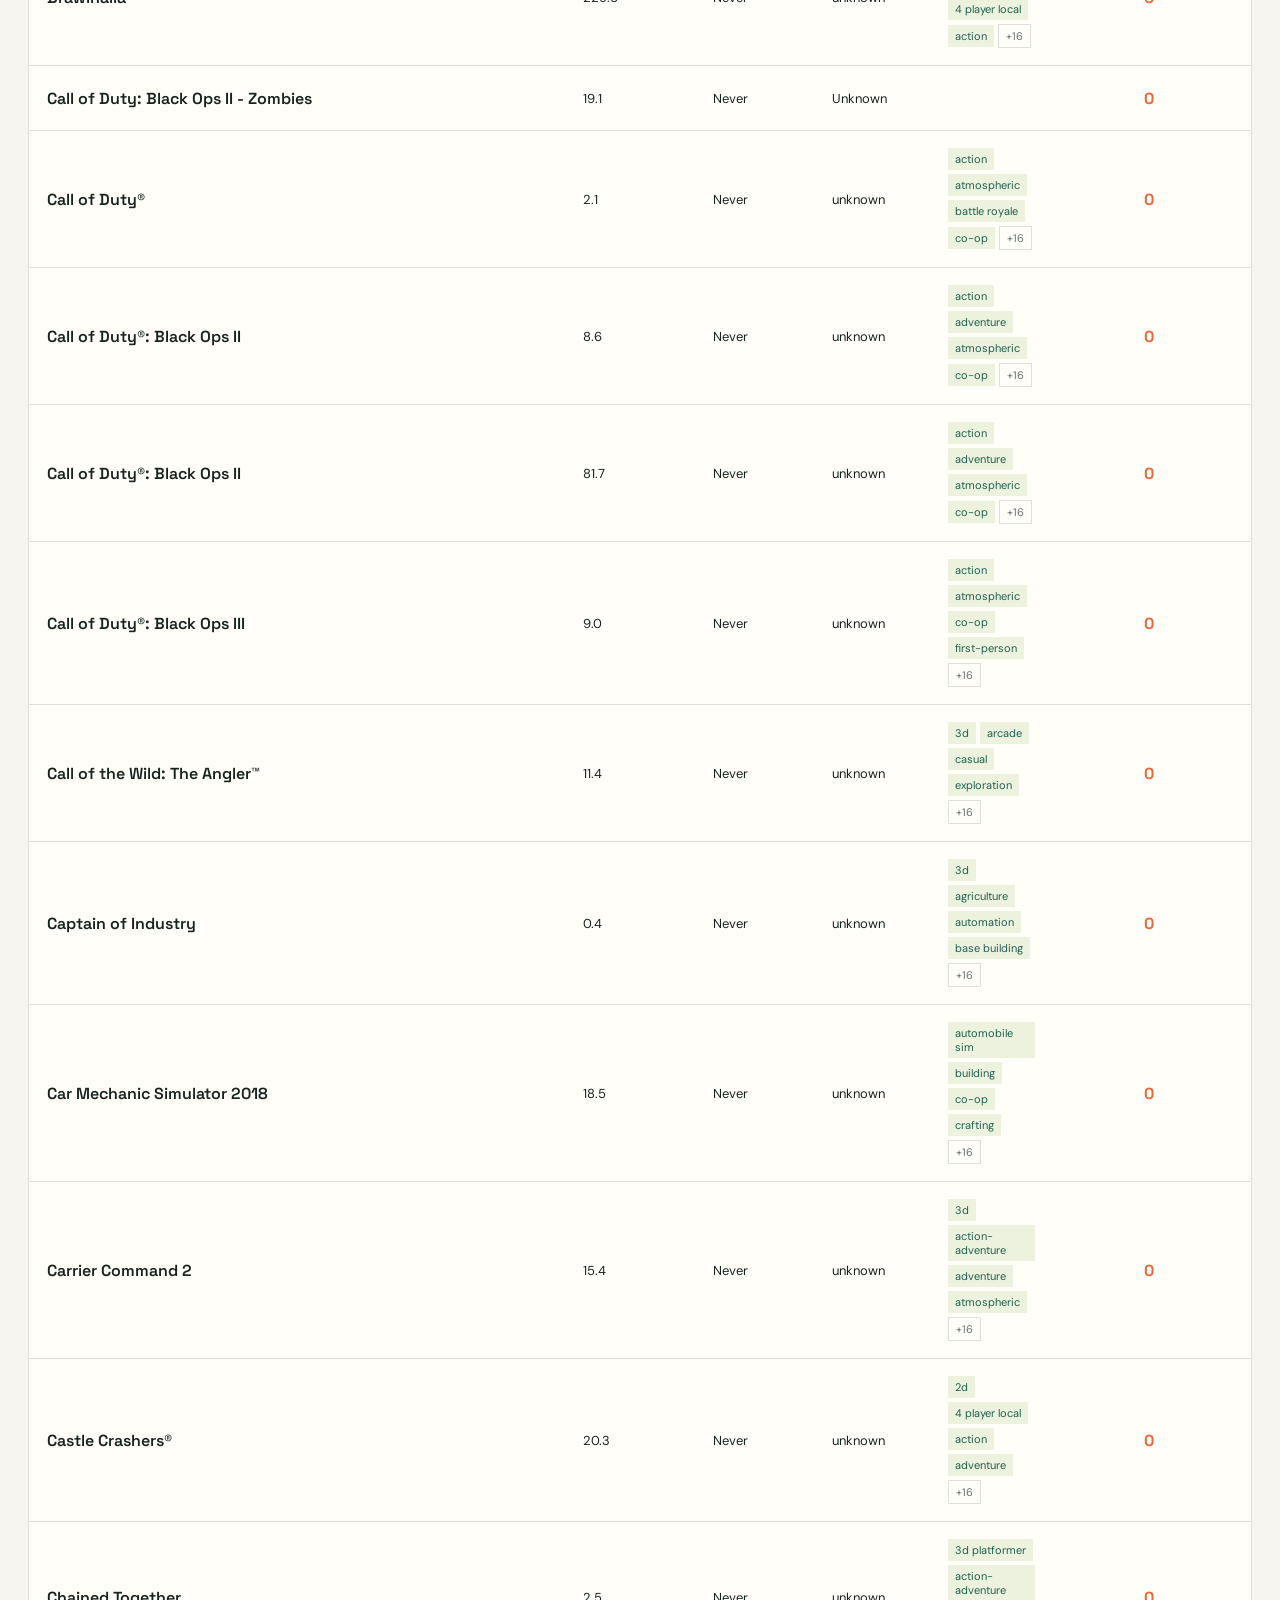
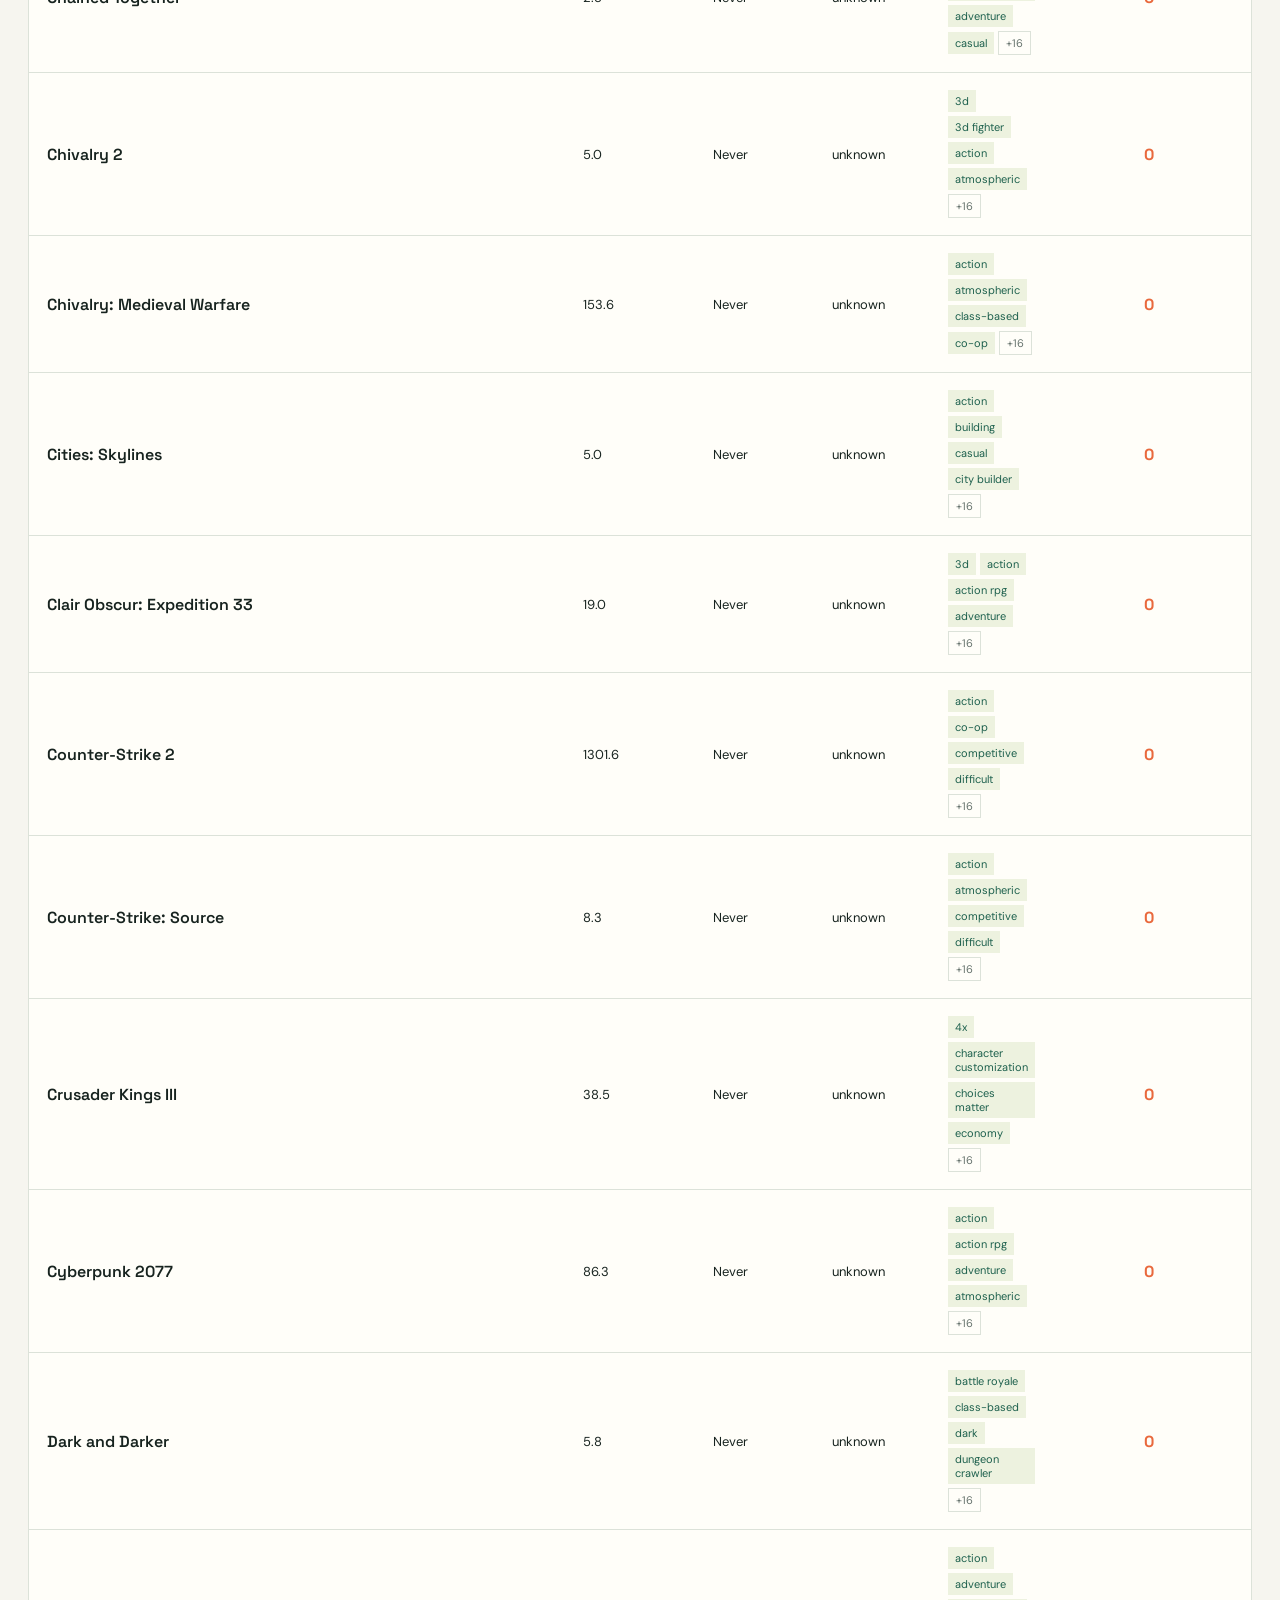
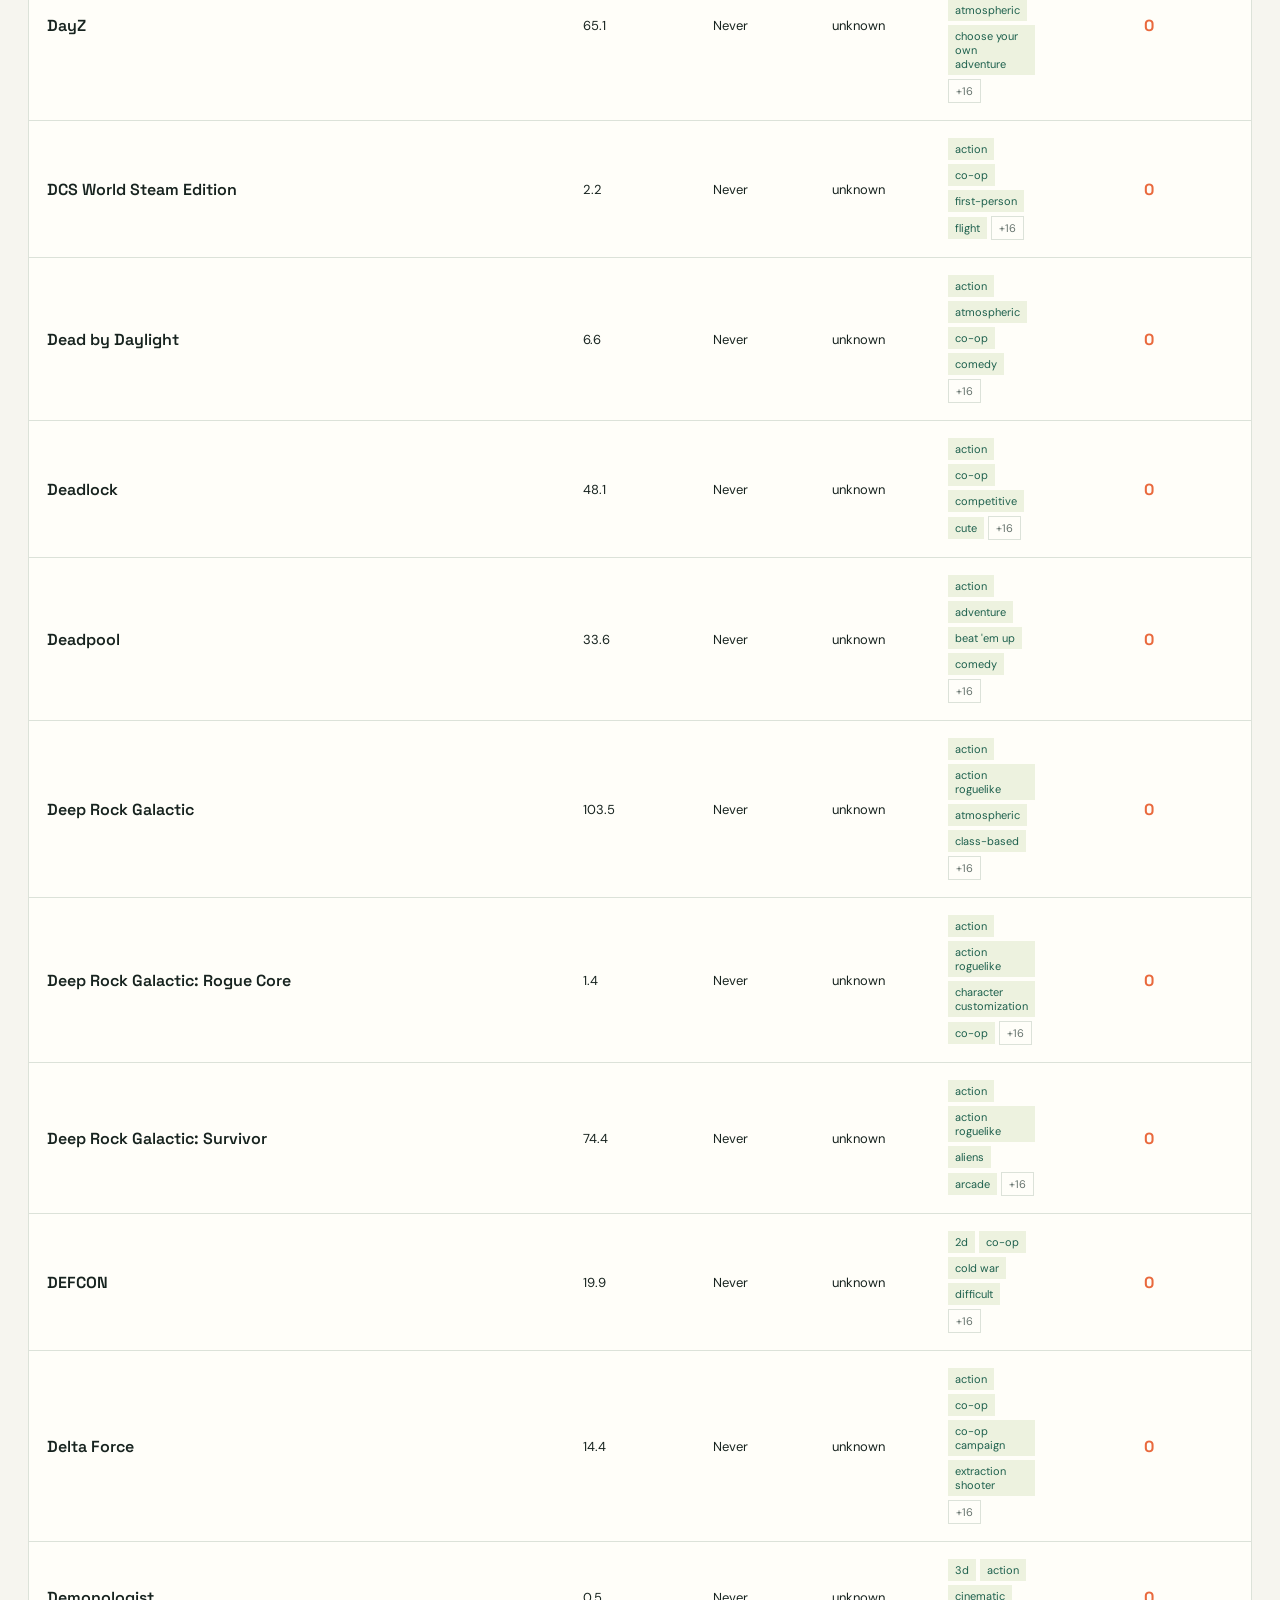
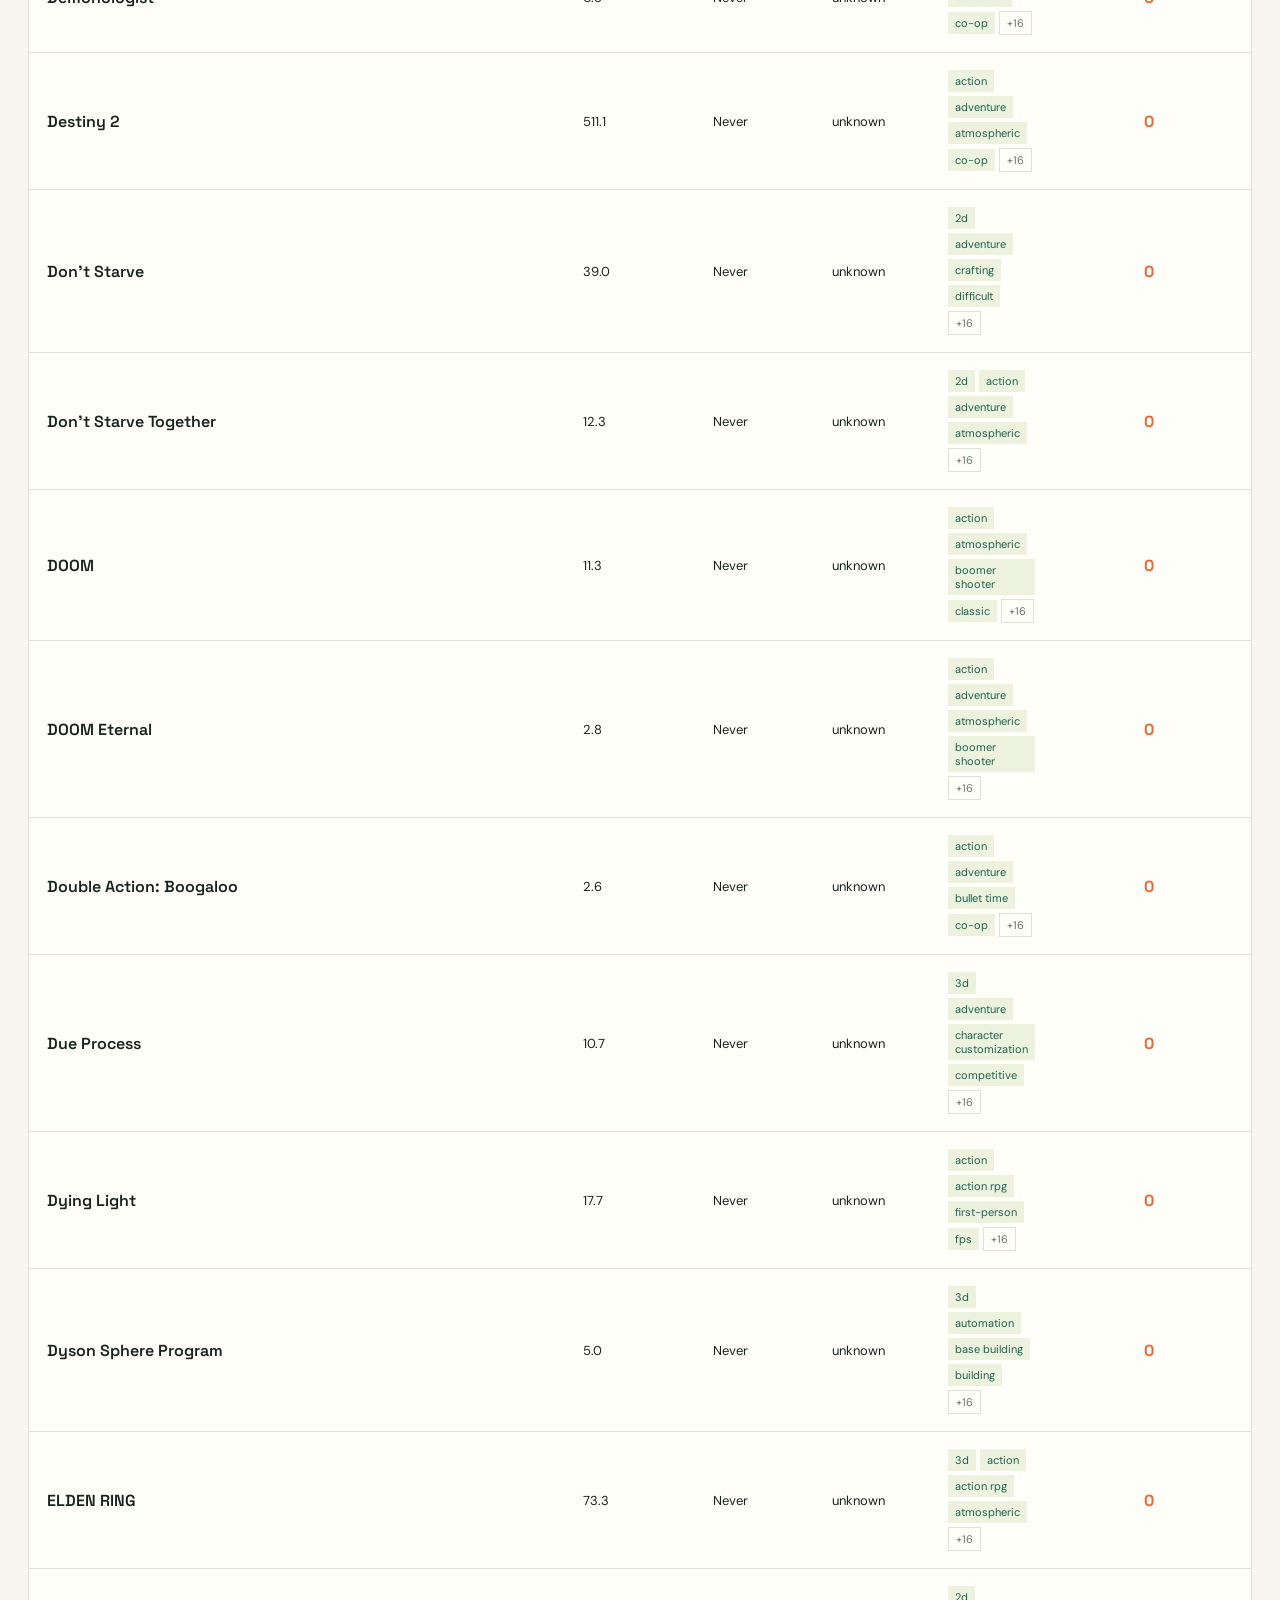
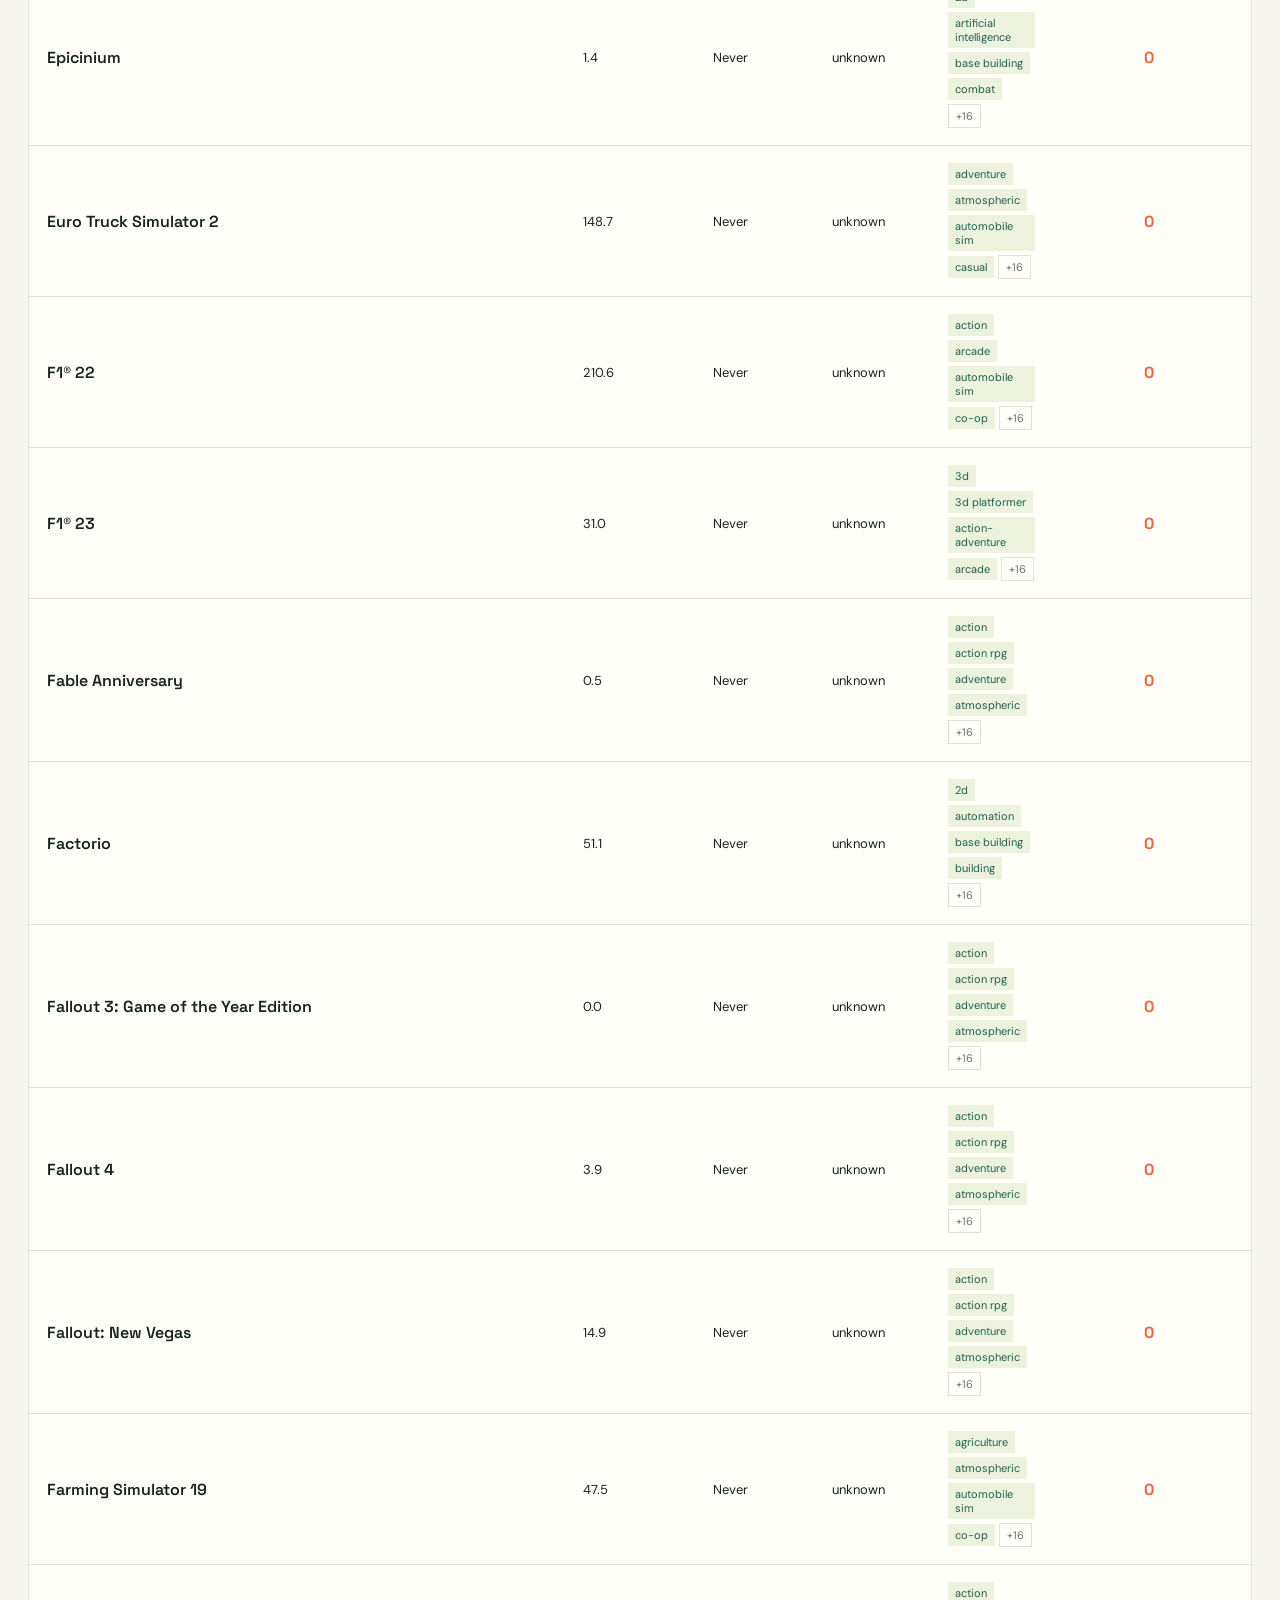
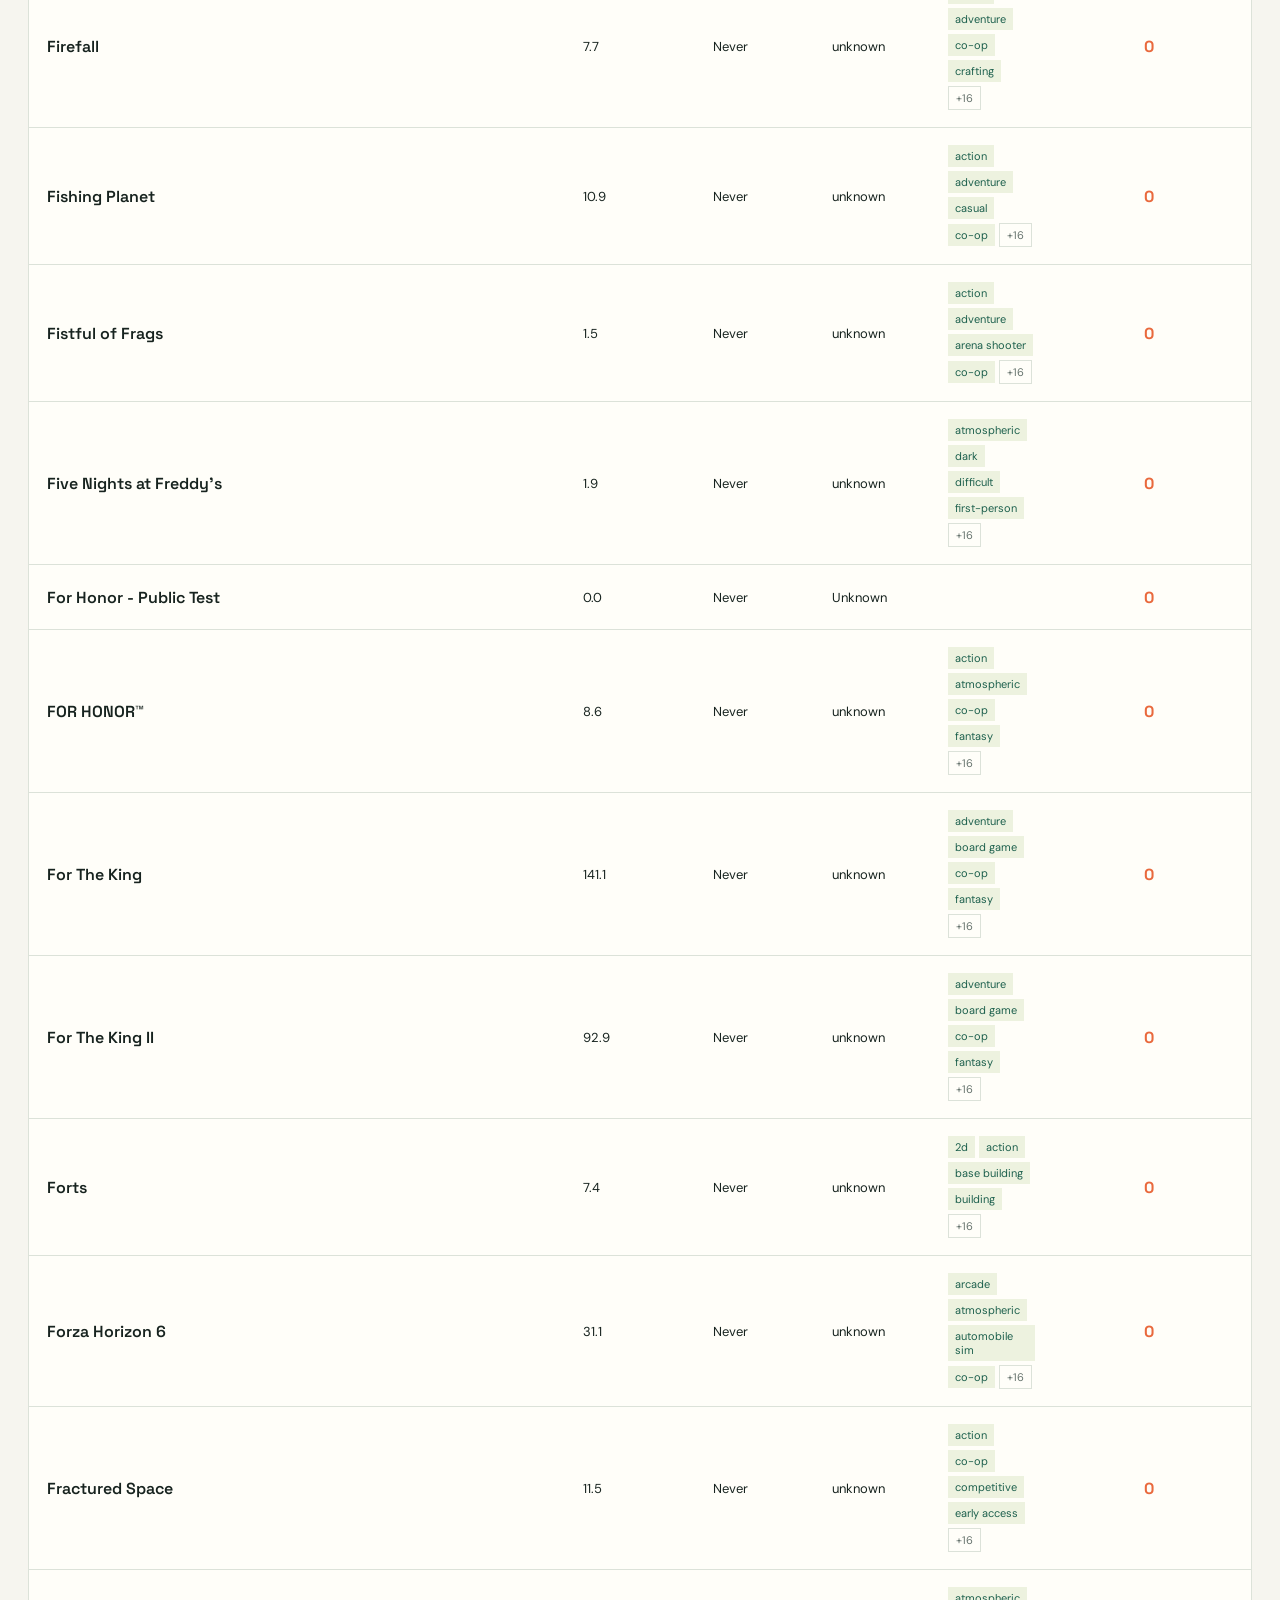
==== commit 8ae0c0db: "Adding column to see what others have flagged" ====
--- a/program/index.html
+++ b/program/index.html
@@ -41,12 +41,12 @@
             <table id="gameTable" aria-label="Game library">
                 <thead>
                     <tr>
-                        <th scope="col">ID</th>
                         <th scope="col">Game</th>
                         <th scope="col">Hours played</th>
                         <th scope="col">Last played</th>
                         <th scope="col">Steam Deck</th>
                         <th scope="col">Tags</th>
+                        <th scope="col">Other users flagged</th>
                         <th scope="col"><span class="sr-only">Flag action</span></th>
                     </tr>
                 </thead>
@@ -58,6 +58,5 @@
     </main>
 
     <script src="dataContainer.js"></script>
-
-
+</body>
 </html>
--- a/program/myStyle.css
+++ b/program/myStyle.css
@@ -28,7 +28,7 @@
 	background: var(--green);
 }
 
-.app-shell { max-width: 1120px; margin: 0 auto; padding: 72px 28px 64px; }
+.app-shell { max-width: 1440px; margin: 0 auto; padding: 72px 28px 64px; }
 .page-header { display: flex; justify-content: space-between; align-items: flex-start; gap: 24px; margin-bottom: 52px; }
 .eyebrow { color: var(--orange); font-size: 12px; font-weight: 700; letter-spacing: 2px; margin: 0 0 12px; }
 h1, h2 { font-family: 'Space Grotesk', sans-serif; }
@@ -49,17 +49,17 @@
 .summary strong { font: 700 27px 'Space Grotesk', sans-serif; }
 .summary span { color: var(--muted); font-size: 13px; }
 .table-wrap { background: var(--card); border: 1px solid var(--line); overflow-x: auto; }
-table { border-collapse: collapse; min-width: 980px; text-align: left; width: 100%; }
+table { border-collapse: collapse; min-width: 0; table-layout: auto; text-align: left; width: 100%; }
 th, td { border-bottom: 1px solid var(--line); font-size: 13px; padding: 15px 18px; white-space: nowrap; }
 thead th { background: #eef1e9; color: var(--muted); font-size: 11px; font-weight: 700; letter-spacing: 1px; text-transform: uppercase; }
 tbody tr:last-child th, tbody tr:last-child td { border-bottom: 0; }
 tbody tr:hover { background: #fbfcf5; }
 tbody tr.is-flagged { background: #fff7f1; }
-.game-id { color: var(--muted); font-size: 12px; font-weight: 700; }
-.game-name { font-family: 'Space Grotesk', sans-serif; font-size: 16px; font-weight: 600; min-width: 230px; }
+.game-name { font-family: 'Space Grotesk', sans-serif; font-size: 16px; font-weight: 600; min-width: 250px; }
 .tag-cell { max-width: 330px; white-space: normal; }
 .tag { background: #edf2df; color: var(--green); display: inline-block; font-size: 11px; margin: 2px 4px 2px 0; padding: 4px 7px; }
 .tag-more { background: transparent; border: 1px solid var(--line); color: var(--muted); }
+.community-flags { color: var(--orange); font-family: 'Space Grotesk', sans-serif; font-size: 16px; font-weight: 700; text-align: center; }
 .action-cell { text-align: right; }
 .flag-button { align-items: center; background: var(--green); border: 0; color: white; cursor: pointer; display: inline-flex; font: 700 12px 'DM Sans', sans-serif; gap: 6px; justify-content: center; min-width: 80px; padding: 9px 11px; }
 tbody tr.is-flagged .flag-button { background: var(--orange); }
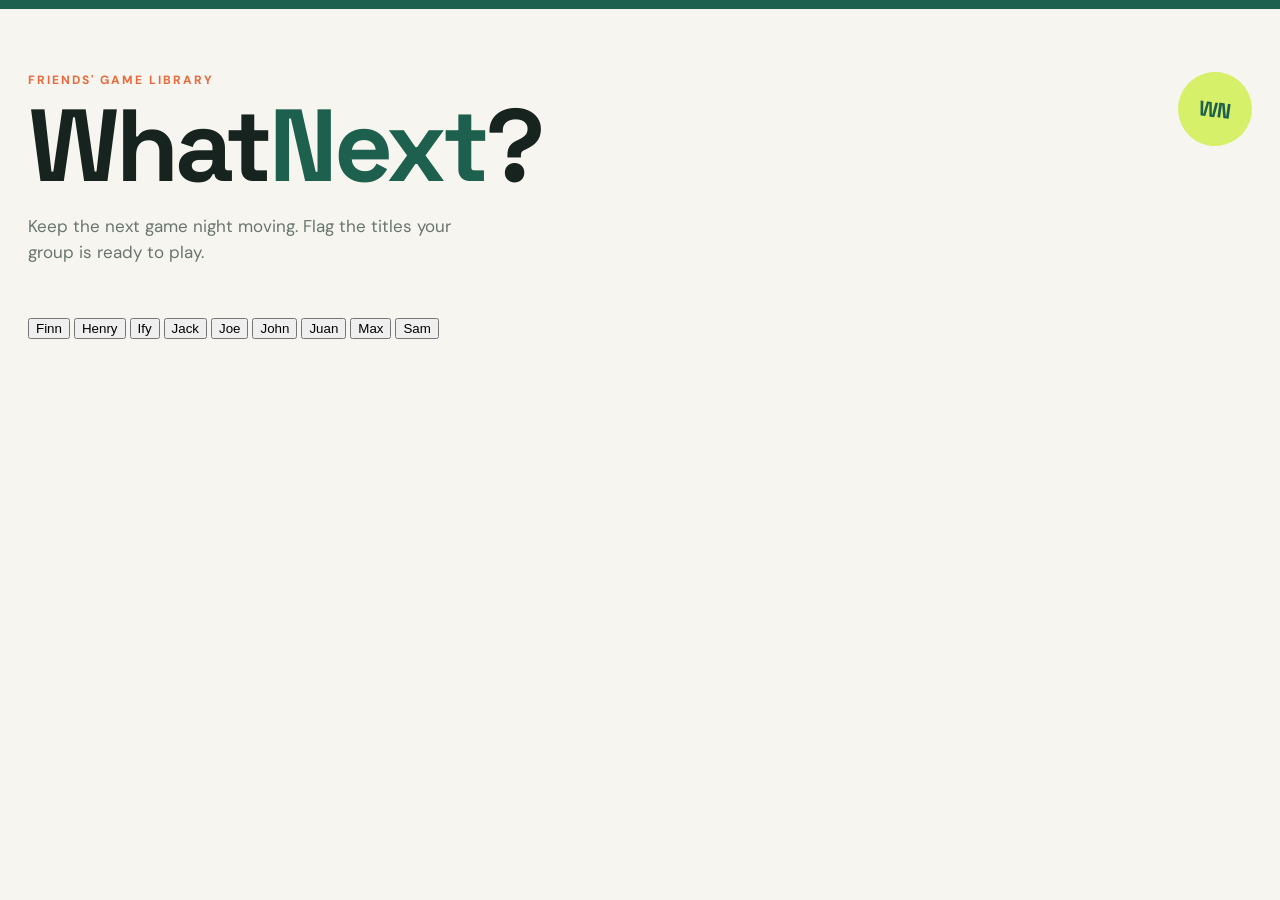
==== commit 4467459f: "Adding new data endpoints and storing finns library" ====
--- a/program/index.html
+++ b/program/index.html
@@ -20,43 +20,25 @@
             <div class="header-mark" aria-hidden="true">WN</div>
         </header>
 
-        <section class="toolbar" aria-label="Game list controls">
-            <label class="search-box">
-                <span class="sr-only">Search games</span>
-                <svg viewBox="0 0 24 24" aria-hidden="true"><circle cx="11" cy="11" r="6.5"></circle><path d="m16 16 5 5"></path></svg>
-                <input id="searchInput" type="search" placeholder="Search games..." autocomplete="off">
-            </label>
-            <div class="filter-group" role="group" aria-label="Filter games">
-                <button class="filter-button is-active" data-filter="all" type="button">All games</button>
-                <button class="filter-button" data-filter="flagged" type="button">Flagged <span id="flaggedFilterCount">0</span></button>
-            </div>
-        </section>
-
-        <section class="summary" aria-live="polite">
-            <div><strong id="gameCount">0</strong><span>games shown</span></div>
-            <div><strong id="flaggedCount">0</strong><span>flagged to play</span></div>
-        </section>
-
-        <div class="table-wrap">
-            <table id="gameTable" aria-label="Game library">
-                <thead>
-                    <tr>
-                        <th scope="col">Game</th>
-                        <th scope="col">Hours played</th>
-                        <th scope="col">Last played</th>
-                        <th scope="col">Steam Deck</th>
-                        <th scope="col">Tags</th>
-                        <th scope="col">Other users flagged</th>
-                        <th scope="col"><span class="sr-only">Flag action</span></th>
-                    </tr>
-                </thead>
-                <tbody id="gameGrid" aria-live="polite"></tbody>
-            </table>
+        <div class="library-buttons" aria-label="Choose a friend's library">
+            <button class="library-button" data-library="finn" type="button">Finn</button>
+            <button class="library-button" data-library="henry" type="button">Henry</button>
+            <button class="library-button" data-library="ify" type="button">Ify</button>
+            <button class="library-button" data-library="jack" type="button">Jack</button>
+            <button class="library-button" data-library="joe" type="button">Joe</button>
+            <button class="library-button" data-library="john" type="button">John</button>
+            <button class="library-button" data-library="juan" type="button">Juan</button>
+            <button class="library-button" data-library="max" type="button">Max</button>
+            <button class="library-button" data-library="sam" type="button">Sam</button>
         </div>
-        <p id="emptyState" class="empty-state" hidden>No games match that search.</p>
-        <p id="errorState" class="error-state" hidden>We could not load the game list. Please check that the page is being served locally.</p>
     </main>
 
-    <script src="dataContainer.js"></script>
+    <script>
+        document.querySelectorAll('[data-library]').forEach((button) => {
+            button.addEventListener('click', () => {
+                window.location.href = `libraries.html?owner=${button.dataset.library}`;
+            });
+        });
+    </script>
 </body>
 </html>
--- a/program/myStyle.css
+++ b/program/myStyle.css
@@ -37,6 +37,10 @@
 .intro { color: var(--muted); font-size: 17px; line-height: 1.5; margin: 22px 0 0; max-width: 430px; }
 .header-mark { align-items: center; background: var(--green-bright); border-radius: 50%; color: var(--green); display: flex; font-family: 'Space Grotesk', sans-serif; font-size: 21px; font-weight: 700; height: 74px; justify-content: center; transform: rotate(8deg); width: 74px; }
 .toolbar { align-items: center; border-bottom: 1px solid var(--line); display: flex; gap: 18px; justify-content: space-between; padding-bottom: 20px; }
+.account-box { align-items: center; background: var(--green); color: white; display: flex; gap: 10px; padding: 9px 13px; }
+.account-box span { font-size: 11px; font-weight: 700; letter-spacing: .7px; text-transform: uppercase; white-space: nowrap; }
+.account-box input { background: transparent; border: 0; border-bottom: 1px solid rgba(255, 255, 255, .55); color: white; font: 500 14px 'DM Sans', sans-serif; min-width: 120px; outline: 0; padding: 3px 0; width: 145px; }
+.account-box input::placeholder { color: rgba(255, 255, 255, .75); }
 .search-box { align-items: center; border: 1px solid var(--line); background: var(--card); display: flex; gap: 10px; max-width: 370px; padding: 12px 15px; width: 100%; }
 .search-box svg { fill: none; height: 19px; stroke: var(--muted); stroke-width: 1.8; width: 19px; }
 .search-box input { background: transparent; border: 0; color: var(--ink); font: inherit; outline: 0; width: 100%; }
@@ -73,6 +77,7 @@
 	.page-header { margin-bottom: 38px; }
 	.header-mark { height: 56px; width: 56px; font-size: 16px; }
 	.toolbar { align-items: stretch; flex-direction: column; }
+	.account-box input { flex: 1; width: auto; }
 	.search-box { max-width: none; }
 	.filter-group { justify-content: stretch; }
 	.filter-button { flex: 1; }
